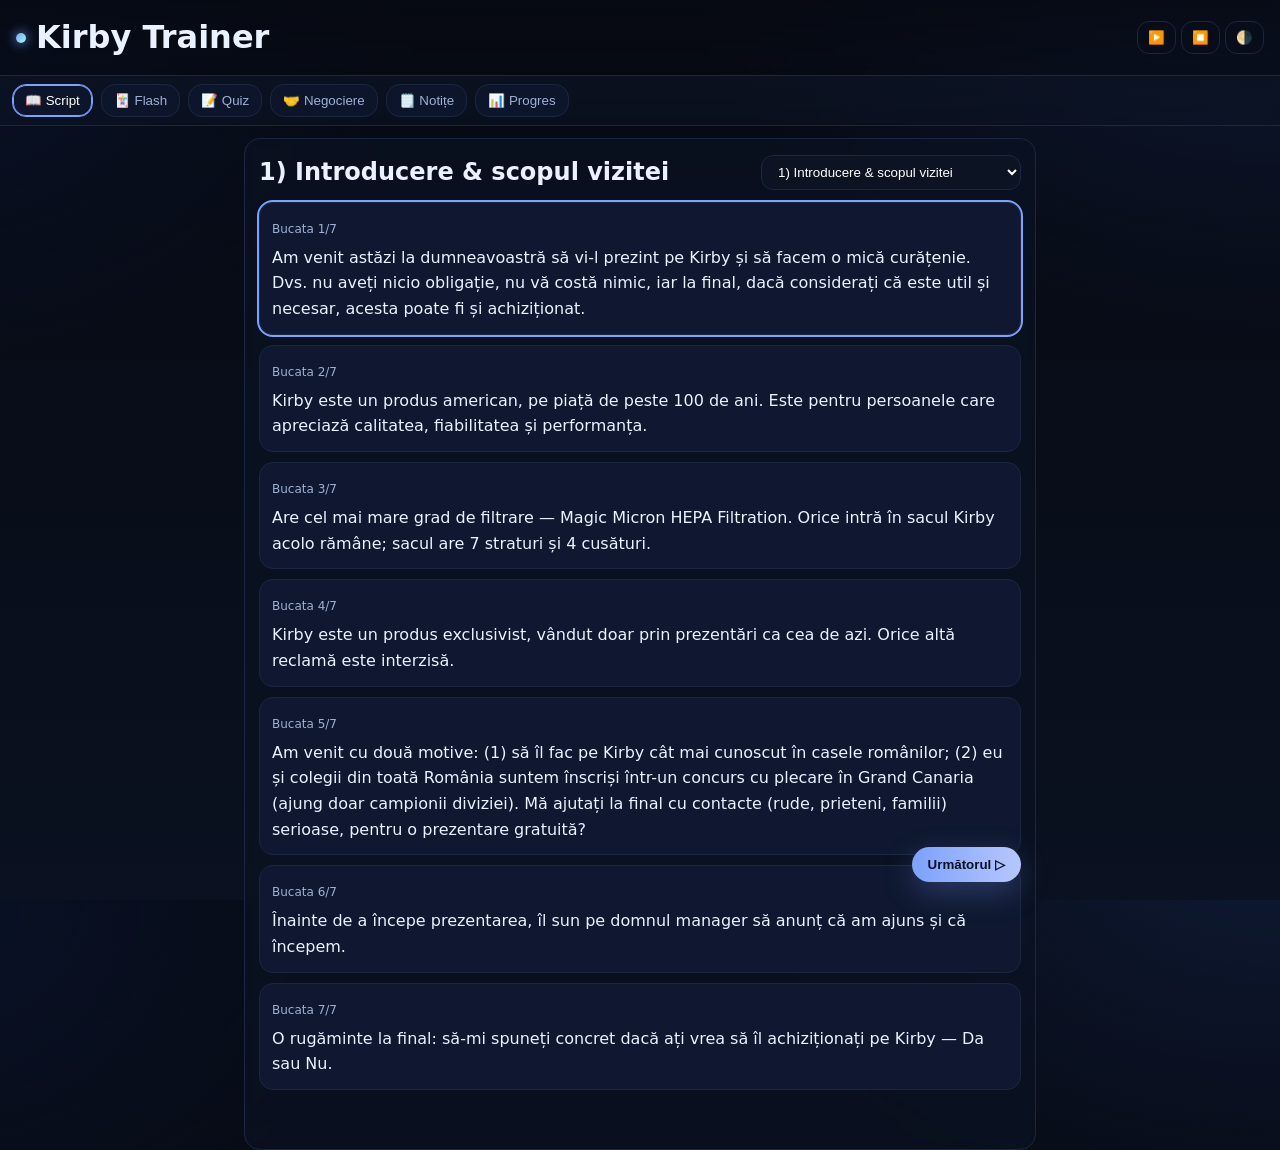
==== mediuinvatare/index.html @ 06f507af "kirby" ====
<!DOCTYPE html>
<html lang="ro">
<head>
  <meta charset="utf-8" />
  <meta name="viewport" content="width=device-width, initial-scale=1, viewport-fit=cover" />
  <title>Kirby Trainer — Premium</title>
  <link rel="stylesheet" href="style.css" />
</head>
<body class="dark">
<header class="top">
  <div class="brand">
    <div class="dot"></div>
    <h1>Kirby Trainer</h1>
  </div>
  <div class="actions">
    <button id="ttsBtn" aria-label="Citește cu voce">▶️</button>
    <button id="stopTTSBtn" aria-label="Stop voce">⏹️</button>
    <button id="themeBtn" aria-label="Schimbă tema">🌗</button>
  </div>
</header>

<nav class="tabs sticky">
  <button class="tab active" data-tab="study">📖 Script</button>
  <button class="tab" data-tab="flash">🃏 Flash</button>
  <button class="tab" data-tab="quiz">📝 Quiz</button>
  <button class="tab" data-tab="neg">🤝 Negociere</button>
  <button class="tab" data-tab="notes">🗒️ Notițe</button>
  <button class="tab" data-tab="stats">📊 Progres</button>
</nav>

<main>
  <!-- STUDY -->
  <section id="tab-study" class="panel shown">
    <div class="section-head">
      <h2 id="moduleTitle">Script complet</h2>
      <div class="select-wrap">
        <select id="moduleSelect" aria-label="Alege etapa"></select>
      </div>
    </div>
    <div id="reader" class="reader"></div>
    <div class="floating-cta">
      <button id="nextChunk" class="pill">Următorul ▷</button>
    </div>
  </section>

  <!-- FLASH -->
  <section id="tab-flash" class="panel">
    <div class="section-head">
      <h2>Flashcards</h2>
      <div class="row">
        <select id="deckFilter"></select>
        <button id="shuffleBtn" class="ghost">🔀</button>
        <button id="editBtn" class="ghost">✏️</button>
      </div>
    </div>
    <div class="flash">
      <div id="flashCard" class="card">
        <div id="flashFront" class="front"></div>
        <div id="flashBack" class="back hide"></div>
      </div>
      <div class="row center">
        <button id="showBtn" class="primary">Arată răspuns</button>
        <button id="againBtn" class="ghost">Din nou</button>
        <button id="goodBtn" class="ghost">Știut</button>
      </div>
      <p id="flashInfo" class="muted center"></p>
    </div>
  </section>

  <!-- QUIZ -->
  <section id="tab-quiz" class="panel">
    <div class="section-head">
      <h2>Quiz</h2>
      <div class="row">
        <label class="inline">Întrebări:
          <input id="quizCount" type="number" min="4" max="40" value="12" inputmode="numeric">
        </label>
        <select id="quizFilter"></select>
        <button id="startQuizBtn" class="primary">Start</button>
      </div>
    </div>
    <div id="quizArea"></div>
  </section>

  <!-- NEGOTIATION -->
  <section id="tab-neg" class="panel">
    <div class="section-head">
      <h2>Negociere & Obiecții</h2>
      <div class="row">
        <select id="negFilter"></select>
        <button id="newScenario" class="primary">Scenariu nou</button>
      </div>
    </div>
    <div id="negArea" class="neg"></div>
  </section>

  <!-- NOTES -->
  <section id="tab-notes" class="panel">
    <h2>Notițe</h2>
    <textarea id="notesBox" placeholder="Idei, hook-uri, formulări personale…"></textarea>
    <div class="right">
      <button id="saveNotesBtn" class="primary">Salvează</button>
    </div>
  </section>

  <!-- STATS -->
  <section id="tab-stats" class="panel">
    <h2>Progres</h2>
    <div class="stats">
      <div class="stat"><div class="lbl">Carduri totale</div><div id="statTotal" class="val">0</div></div>
      <div class="stat"><div class="lbl">Stăpânite</div><div id="statMastered" class="val">0</div></div>
      <div class="progress"><div id="progressBar"></div></div>
      <div class="legend">
        <span class="dot d0"></span> Nou
        <span class="dot d1"></span> 1h
        <span class="dot d2"></span> 1d
        <span class="dot d3"></span> 3d+
      </div>
    </div>
  </section>
</main>

<!-- Editor modal -->
<div id="modal" class="modal hide">
  <div class="box">
    <header><h3>Editează set</h3><button id="closeModal">✖</button></header>
    <textarea id="editor" spellcheck="false"></textarea>
    <footer><button id="saveSetBtn" class="primary">Salvează</button></footer>
  </div>
</div>

<script src="data.js"></script>
<script src="app.js"></script>
</body>
</html>
---- mediuinvatare/style.css ----
/* Premium Dark – mobile first (iPhone 14 Pro Max friendly) */
:root{
  --bg:#070a12; --panel:#0c1322; --card:#0f1830; --line:#1b2742;
  --fg:#eaf1ff; --muted:#9fb0d4; --accent:#7aa2ff; --accent2:#9bffe8; --good:#2f8f3a; --bad:#d85b5b;
}
*{box-sizing:border-box;-webkit-tap-highlight-color:transparent}
html,body{height:100%}
body{margin:0;background:
 radial-gradient(1000px 700px at 100% -10%, #0f1b36 0%, transparent 60%),
 radial-gradient(900px 600px at -10% 0, #09132a 0%, transparent 60%),
 linear-gradient(180deg,#060912,#0a1120);
 color:var(--fg); font:16px/1.6 ui-sans-serif,system-ui,Segoe UI,Roboto,Arial; padding-bottom:64px}
.dark .top,.dark .tabs,.panel{backdrop-filter:saturate(120%) blur(4px)}
h1,h2,h3{margin:0}

.top{position:sticky;top:0;z-index:10;display:flex;align-items:center;justify-content:space-between;padding:12px 16px;border-bottom:1px solid var(--line);background:linear-gradient(180deg,rgba(7,10,18,.85),rgba(7,10,18,.6))}
.brand{display:flex;align-items:center;gap:10px}
.brand .dot{width:10px;height:10px;border-radius:50%;background:linear-gradient(135deg,var(--accent),var(--accent2));box-shadow:0 0 12px var(--accent)}
.actions button{border:1px solid var(--line);background:transparent;color:var(--fg);padding:8px 10px;border-radius:12px}

.tabs{position:sticky;top:52px;z-index:9;display:flex;overflow:auto;gap:8px;padding:8px 12px;border-bottom:1px solid var(--line);background:linear-gradient(180deg,rgba(12,19,34,.85),rgba(12,19,34,.6));scrollbar-width:none}
.tabs::-webkit-scrollbar{display:none}
.tab{flex:0 0 auto;border:1px solid var(--line);background:#0d152a;color:var(--muted);padding:8px 12px;border-radius:14px}
.tab.active{color:#fff;border-color:var(--accent);box-shadow:inset 0 0 0 1px var(--accent)}

main{max-width:820px;margin:10px auto;padding:0 14px}
.panel{display:none;background:rgba(12,19,34,.65);border:1px solid var(--line);border-radius:16px;padding:14px;margin:12px 0}
.panel.shown{display:block}

.section-head{display:flex;gap:10px;align-items:center;justify-content:space-between;margin-bottom:8px}
.select-wrap select{border:1px solid var(--line);background:#0c1322;color:#fff;padding:8px 12px;border-radius:12px}

.reader .chunk{background:var(--card);border:1px solid var(--line);border-radius:14px;padding:12px;margin:10px 0}
.reader .tag{display:inline-block;font-size:12px;color:var(--muted);margin-bottom:6px}
.floating-cta{position:sticky;bottom:18px;display:flex;justify-content:flex-end}
.pill{background:linear-gradient(90deg,var(--accent),#b8c6ff);color:#0b1220;border:none;border-radius:999px;padding:10px 16px;font-weight:700;box-shadow:0 10px 30px rgba(122,162,255,.25)}

.card{border:1px solid var(--line);background:var(--card);border-radius:16px;padding:16px}
.front{font-weight:700;font-size:18px}
.back{margin-top:10px;color:var(--accent2);font-size:17px}
.hide{display:none}
.row{display:flex;gap:10px;align-items:center}
.center{text-align:center}
.ghost{background:#0b142b;border:1px solid var(--line);color:#fff;border-radius:12px;padding:8px 12px}
.primary{background:var(--accent);border:1px solid var(--accent);color:#0b1220;border-radius:12px;padding:10px 14px;font-weight:700}
.muted{color:var(--muted)}
.inline{display:flex;gap:6px;align-items:center}
input[type=number]{width:76px;border:1px solid var(--line);background:#0c1322;color:#fff;border-radius:10px;padding:6px 8px}

.quiz .q{background:var(--card);border:1px solid var(--line);border-radius:14px;padding:14px;margin:10px 0}
.quiz .opt{display:block;width:100%;text-align:left;margin:8px 0;padding:10px 12px;border-radius:12px;border:1px solid var(--line);background:#0b142b}
.quiz .opt.correct{background:#10361c;border-color:var(--good)}
.quiz .opt.wrong{background:#361616;border-color:var(--bad)}

.neg .bubble{background:var(--card);border:1px solid var(--line);border-radius:14px;padding:14px;margin:10px 0}
.neg .reply{display:block;width:100%;text-align:left;margin:8px 0;padding:10px 12px;border-radius:12px;border:1px solid var(--line);background:#0b142b}
.neg .reply.ok{background:#10361c;border-color:var(--good)}
.neg .reply.no{background:#361616;border-color:var(--bad)}

#notesBox{width:100%;min-height:320px;border:1px solid var(--line);background:#0c1322;color:#fff;border-radius:14px;padding:12px}
.right{text-align:right}

.stats{display:grid;grid-template-columns:repeat(2,1fr);gap:12px}
.stat{background:var(--card);border:1px solid var(--line);border-radius:14px;padding:12px}
.lbl{color:var(--muted)}
.val{font-size:28px;font-weight:800}
.progress{grid-column:1/-1;height:10px;background:#0b142b;border:1px solid var(--line);border-radius:999px;overflow:hidden}
#progressBar{height:100%;width:0%;background:linear-gradient(90deg,var(--accent),#6ee7ff)}
.legend{grid-column:1/-1;color:var(--muted)}

.modal{position:fixed;inset:0;background:rgba(0,0,0,.5);display:grid;place-items:center}
.modal.hide{display:none}
.modal .box{width:min(800px,94vw);background:var(--panel);border:1px solid var(--line);border-radius:16px;overflow:hidden}
.modal header, .modal footer{padding:10px 12px;border-bottom:1px solid var(--line)}
.modal footer{border:none;border-top:1px solid var(--line);text-align:right}
.modal textarea{width:100%;height:320px;background:#0c1322;color:#fff;border:none;padding:12px;resize:vertical}

/* light theme */
body:not(.dark){
  --bg:#f7f9ff; --panel:#ffffffd9; --card:#fff; --line:#d8e5ff;
  --fg:#0b1220; --muted:#4d5f83; --accent:#335cff; --accent2:#00c6a7;
  background:#eef3ff;
}
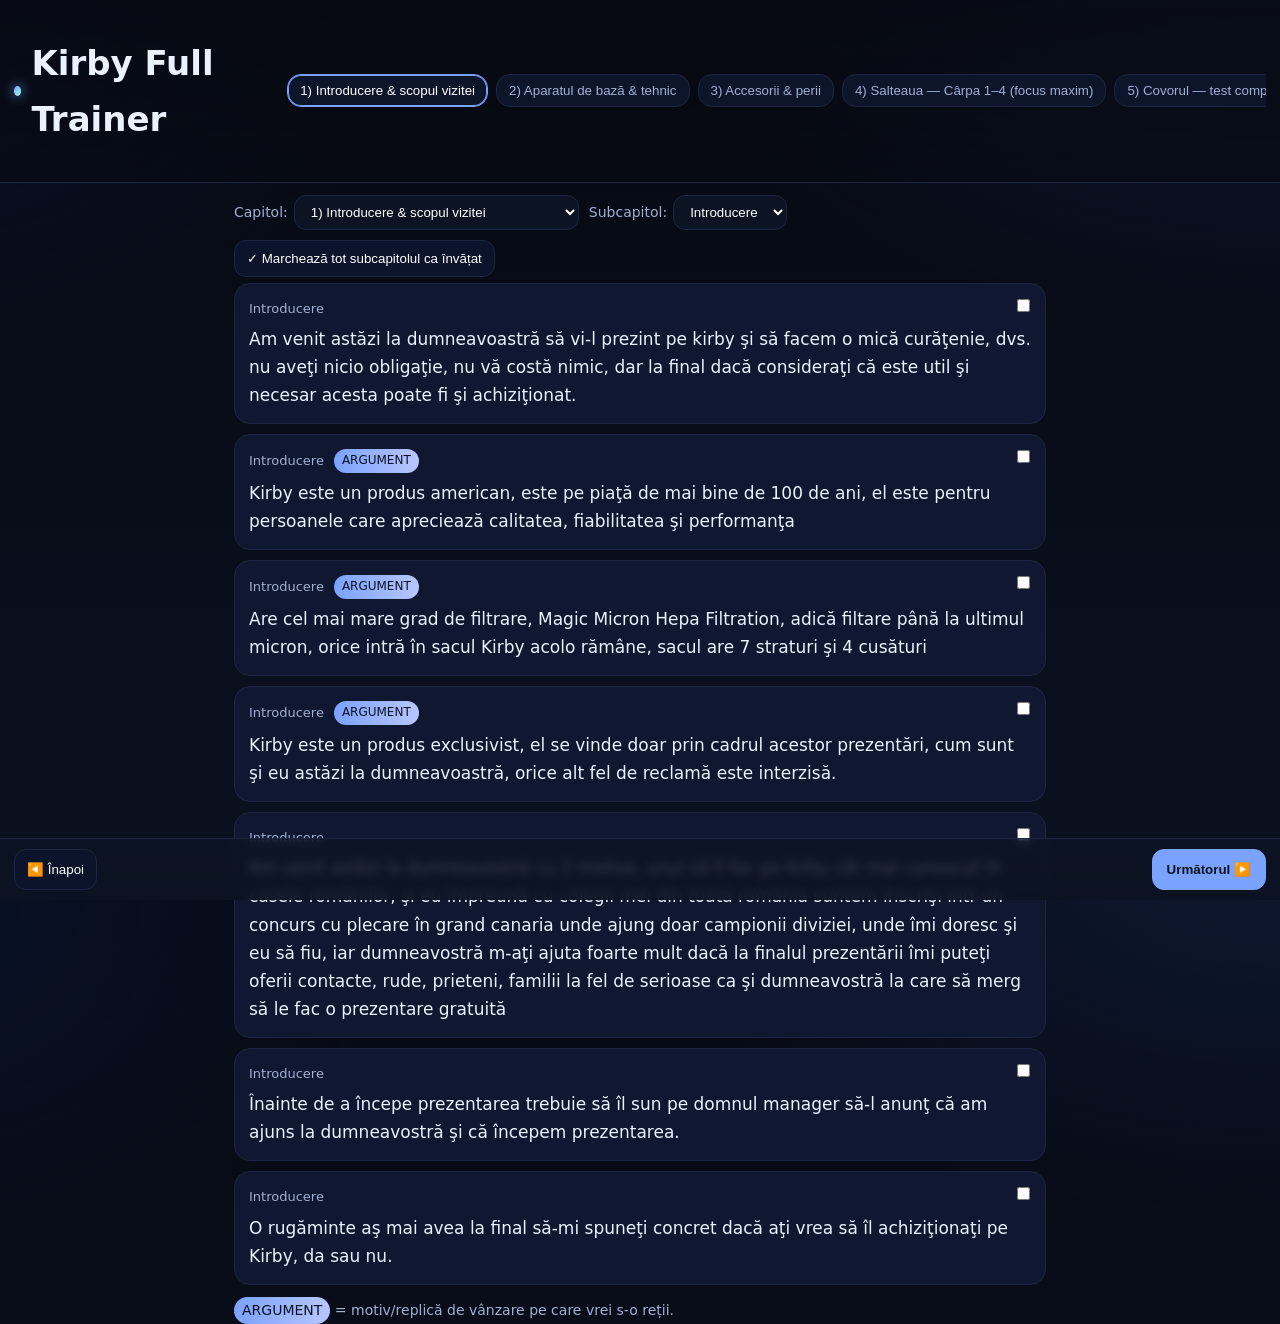
==== commit 50a7b107: "update" ====
--- a/mediuinvatare/index.html
+++ b/mediuinvatare/index.html
@@ -2,134 +2,48 @@
 <html lang="ro">
 <head>
   <meta charset="utf-8" />
-  <meta name="viewport" content="width=device-width, initial-scale=1, viewport-fit=cover" />
-  <title>Kirby Trainer — Premium</title>
+  <meta name="viewport" content="width=device-width,initial-scale=1,viewport-fit=cover" />
+  <title>Kirby Full Trainer — Dark Premium</title>
   <link rel="stylesheet" href="style.css" />
 </head>
 <body class="dark">
-<header class="top">
-  <div class="brand">
-    <div class="dot"></div>
-    <h1>Kirby Trainer</h1>
-  </div>
-  <div class="actions">
-    <button id="ttsBtn" aria-label="Citește cu voce">▶️</button>
-    <button id="stopTTSBtn" aria-label="Stop voce">⏹️</button>
-    <button id="themeBtn" aria-label="Schimbă tema">🌗</button>
-  </div>
-</header>
+  <header class="top">
+    <div class="brand">
+      <div class="dot"></div>
+      <h1>Kirby Full Trainer</h1>
+    </div>
+    <nav class="tabs" role="tablist" aria-label="Secțiuni">
+      <!-- tabs generate din JS -->
+    </nav>
+  </header>
 
-<nav class="tabs sticky">
-  <button class="tab active" data-tab="study">📖 Script</button>
-  <button class="tab" data-tab="flash">🃏 Flash</button>
-  <button class="tab" data-tab="quiz">📝 Quiz</button>
-  <button class="tab" data-tab="neg">🤝 Negociere</button>
-  <button class="tab" data-tab="notes">🗒️ Notițe</button>
-  <button class="tab" data-tab="stats">📊 Progres</button>
-</nav>
+  <main>
+    <section class="toolbar">
+      <div class="select-wrap">
+        <label class="lbl">Capitol:</label>
+        <select id="chapterSelect" aria-label="Alege capitol"></select>
+      </div>
+      <div class="select-wrap">
+        <label class="lbl">Subcapitol:</label>
+        <select id="groupSelect" aria-label="Alege subcapitol"></select>
+      </div>
+      <button id="markAll" class="ghost">✓ Marchează tot subcapitolul ca învățat</button>
+    </section>
 
-<main>
-  <!-- STUDY -->
-  <section id="tab-study" class="panel shown">
-    <div class="section-head">
-      <h2 id="moduleTitle">Script complet</h2>
-      <div class="select-wrap">
-        <select id="moduleSelect" aria-label="Alege etapa"></select>
-      </div>
-    </div>
-    <div id="reader" class="reader"></div>
-    <div class="floating-cta">
-      <button id="nextChunk" class="pill">Următorul ▷</button>
-    </div>
-  </section>
+    <section id="content" class="content">
+      <!-- conținut randat din JS -->
+    </section>
 
-  <!-- FLASH -->
-  <section id="tab-flash" class="panel">
-    <div class="section-head">
-      <h2>Flashcards</h2>
-      <div class="row">
-        <select id="deckFilter"></select>
-        <button id="shuffleBtn" class="ghost">🔀</button>
-        <button id="editBtn" class="ghost">✏️</button>
-      </div>
-    </div>
-    <div class="flash">
-      <div id="flashCard" class="card">
-        <div id="flashFront" class="front"></div>
-        <div id="flashBack" class="back hide"></div>
-      </div>
-      <div class="row center">
-        <button id="showBtn" class="primary">Arată răspuns</button>
-        <button id="againBtn" class="ghost">Din nou</button>
-        <button id="goodBtn" class="ghost">Știut</button>
-      </div>
-      <p id="flashInfo" class="muted center"></p>
-    </div>
-  </section>
+    <section class="legend">
+      <span class="pill arg">ARGUMENT</span> = motiv/replică de vânzare pe care vrei s-o reții.
+    </section>
+  </main>
 
-  <!-- QUIZ -->
-  <section id="tab-quiz" class="panel">
-    <div class="section-head">
-      <h2>Quiz</h2>
-      <div class="row">
-        <label class="inline">Întrebări:
-          <input id="quizCount" type="number" min="4" max="40" value="12" inputmode="numeric">
-        </label>
-        <select id="quizFilter"></select>
-        <button id="startQuizBtn" class="primary">Start</button>
-      </div>
-    </div>
-    <div id="quizArea"></div>
-  </section>
+  <footer class="foot">
+    <button id="prevBtn" class="ghost">◀️ Înapoi</button>
+    <button id="nextBtn" class="primary">Următorul ▶️</button>
+  </footer>
 
-  <!-- NEGOTIATION -->
-  <section id="tab-neg" class="panel">
-    <div class="section-head">
-      <h2>Negociere & Obiecții</h2>
-      <div class="row">
-        <select id="negFilter"></select>
-        <button id="newScenario" class="primary">Scenariu nou</button>
-      </div>
-    </div>
-    <div id="negArea" class="neg"></div>
-  </section>
-
-  <!-- NOTES -->
-  <section id="tab-notes" class="panel">
-    <h2>Notițe</h2>
-    <textarea id="notesBox" placeholder="Idei, hook-uri, formulări personale…"></textarea>
-    <div class="right">
-      <button id="saveNotesBtn" class="primary">Salvează</button>
-    </div>
-  </section>
-
-  <!-- STATS -->
-  <section id="tab-stats" class="panel">
-    <h2>Progres</h2>
-    <div class="stats">
-      <div class="stat"><div class="lbl">Carduri totale</div><div id="statTotal" class="val">0</div></div>
-      <div class="stat"><div class="lbl">Stăpânite</div><div id="statMastered" class="val">0</div></div>
-      <div class="progress"><div id="progressBar"></div></div>
-      <div class="legend">
-        <span class="dot d0"></span> Nou
-        <span class="dot d1"></span> 1h
-        <span class="dot d2"></span> 1d
-        <span class="dot d3"></span> 3d+
-      </div>
-    </div>
-  </section>
-</main>
-
-<!-- Editor modal -->
-<div id="modal" class="modal hide">
-  <div class="box">
-    <header><h3>Editează set</h3><button id="closeModal">✖</button></header>
-    <textarea id="editor" spellcheck="false"></textarea>
-    <footer><button id="saveSetBtn" class="primary">Salvează</button></footer>
-  </div>
-</div>
-
-<script src="data.js"></script>
-<script src="app.js"></script>
+  <script src="app.js"></script>
 </body>
 </html>
--- a/mediuinvatare/style.css
+++ b/mediuinvatare/style.css
@@ -1,83 +1,56 @@
-/* Premium Dark – mobile first (iPhone 14 Pro Max friendly) */
+/* Premium Dark – mobile-first (iPhone 14 Pro Max) */
 :root{
   --bg:#070a12; --panel:#0c1322; --card:#0f1830; --line:#1b2742;
-  --fg:#eaf1ff; --muted:#9fb0d4; --accent:#7aa2ff; --accent2:#9bffe8; --good:#2f8f3a; --bad:#d85b5b;
+  --fg:#eaf1ff; --muted:#9fb0d4; --accent:#7aa2ff; --accent2:#9bffe8;
+  --good:#2f8f3a; --focus:#b2c4ff;
 }
 *{box-sizing:border-box;-webkit-tap-highlight-color:transparent}
 html,body{height:100%}
-body{margin:0;background:
- radial-gradient(1000px 700px at 100% -10%, #0f1b36 0%, transparent 60%),
- radial-gradient(900px 600px at -10% 0, #09132a 0%, transparent 60%),
- linear-gradient(180deg,#060912,#0a1120);
- color:var(--fg); font:16px/1.6 ui-sans-serif,system-ui,Segoe UI,Roboto,Arial; padding-bottom:64px}
-.dark .top,.dark .tabs,.panel{backdrop-filter:saturate(120%) blur(4px)}
-h1,h2,h3{margin:0}
+body{
+  margin:0; color:var(--fg);
+  background:
+    radial-gradient(1100px 700px at 100% -10%, #0f1b36 0%, transparent 60%),
+    radial-gradient(900px 600px at -10% 0, #09132a 0%, transparent 60%),
+    linear-gradient(180deg,#060912,#0a1120);
+  font:17px/1.65 ui-sans-serif,system-ui,Segoe UI,Roboto,Arial;
+  padding-bottom:76px;
+}
 
-.top{position:sticky;top:0;z-index:10;display:flex;align-items:center;justify-content:space-between;padding:12px 16px;border-bottom:1px solid var(--line);background:linear-gradient(180deg,rgba(7,10,18,.85),rgba(7,10,18,.6))}
+/* header + tabs */
+.top{position:sticky;top:0;z-index:10;display:flex;align-items:center;gap:12px;
+  justify-content:space-between;padding:12px 14px;border-bottom:1px solid var(--line);
+  background:linear-gradient(180deg,rgba(7,10,18,.85),rgba(7,10,18,.6))}
 .brand{display:flex;align-items:center;gap:10px}
-.brand .dot{width:10px;height:10px;border-radius:50%;background:linear-gradient(135deg,var(--accent),var(--accent2));box-shadow:0 0 12px var(--accent)}
-.actions button{border:1px solid var(--line);background:transparent;color:var(--fg);padding:8px 10px;border-radius:12px}
-
-.tabs{position:sticky;top:52px;z-index:9;display:flex;overflow:auto;gap:8px;padding:8px 12px;border-bottom:1px solid var(--line);background:linear-gradient(180deg,rgba(12,19,34,.85),rgba(12,19,34,.6));scrollbar-width:none}
+.brand .dot{width:10px;height:10px;border-radius:50%;background:linear-gradient(135deg,var(--accent),var(--accent2));
+  box-shadow:0 0 12px var(--accent)}
+.tabs{display:flex;gap:8px;overflow:auto;scrollbar-width:none}
 .tabs::-webkit-scrollbar{display:none}
-.tab{flex:0 0 auto;border:1px solid var(--line);background:#0d152a;color:var(--muted);padding:8px 12px;border-radius:14px}
+.tab{flex:0 0 auto;border:1px solid var(--line);background:#0d152a;color:var(--muted);
+  padding:8px 12px;border-radius:14px}
 .tab.active{color:#fff;border-color:var(--accent);box-shadow:inset 0 0 0 1px var(--accent)}
 
-main{max-width:820px;margin:10px auto;padding:0 14px}
-.panel{display:none;background:rgba(12,19,34,.65);border:1px solid var(--line);border-radius:16px;padding:14px;margin:12px 0}
-.panel.shown{display:block}
+/* layout */
+main{max-width:840px;margin:12px auto;padding:0 14px}
+.toolbar{display:flex;gap:10px;flex-wrap:wrap;align-items:center;margin:10px 0 6px}
+.select-wrap{display:flex;gap:6px;align-items:center}
+.lbl{color:var(--muted);font-size:14px}
+select{border:1px solid var(--line);background:#0c1322;color:#fff;padding:8px 12px;border-radius:12px}
+.ghost{background:#0b142b;border:1px solid var(--line);color:#fff;border-radius:12px;padding:10px 12px}
+.primary{background:var(--accent);border:1px solid var(--accent);color:#0b1220;border-radius:12px;padding:12px 14px;font-weight:700}
 
-.section-head{display:flex;gap:10px;align-items:center;justify-content:space-between;margin-bottom:8px}
-.select-wrap select{border:1px solid var(--line);background:#0c1322;color:#fff;padding:8px 12px;border-radius:12px}
+/* content */
+.content{display:grid;gap:10px}
+.block{background:var(--card);border:1px solid var(--line);border-radius:16px;padding:14px;position:relative}
+.block .meta{display:flex;gap:10px;align-items:center;margin-bottom:6px;color:var(--muted);font-size:13px}
+.block .arg-badge{display:inline-block;font-size:12px;color:#0b1220;background:linear-gradient(90deg,var(--accent),#b8c6ff);
+  padding:2px 8px;border-radius:999px}
+.block .text{white-space:pre-wrap}
+.block.learned{outline:2px solid var(--good);box-shadow:0 0 0 2px rgba(47,143,58,.2) inset}
+.block .check{position:absolute;right:12px;top:12px}
+.legend{margin:12px 0;color:var(--muted);font-size:14px}
+.pill{display:inline-block;padding:2px 8px;border-radius:999px;border:1px solid var(--line)}
+.pill.arg{background:linear-gradient(90deg,var(--accent),#b8c6ff);color:#0b1220;border:none}
 
-.reader .chunk{background:var(--card);border:1px solid var(--line);border-radius:14px;padding:12px;margin:10px 0}
-.reader .tag{display:inline-block;font-size:12px;color:var(--muted);margin-bottom:6px}
-.floating-cta{position:sticky;bottom:18px;display:flex;justify-content:flex-end}
-.pill{background:linear-gradient(90deg,var(--accent),#b8c6ff);color:#0b1220;border:none;border-radius:999px;padding:10px 16px;font-weight:700;box-shadow:0 10px 30px rgba(122,162,255,.25)}
-
-.card{border:1px solid var(--line);background:var(--card);border-radius:16px;padding:16px}
-.front{font-weight:700;font-size:18px}
-.back{margin-top:10px;color:var(--accent2);font-size:17px}
-.hide{display:none}
-.row{display:flex;gap:10px;align-items:center}
-.center{text-align:center}
-.ghost{background:#0b142b;border:1px solid var(--line);color:#fff;border-radius:12px;padding:8px 12px}
-.primary{background:var(--accent);border:1px solid var(--accent);color:#0b1220;border-radius:12px;padding:10px 14px;font-weight:700}
-.muted{color:var(--muted)}
-.inline{display:flex;gap:6px;align-items:center}
-input[type=number]{width:76px;border:1px solid var(--line);background:#0c1322;color:#fff;border-radius:10px;padding:6px 8px}
-
-.quiz .q{background:var(--card);border:1px solid var(--line);border-radius:14px;padding:14px;margin:10px 0}
-.quiz .opt{display:block;width:100%;text-align:left;margin:8px 0;padding:10px 12px;border-radius:12px;border:1px solid var(--line);background:#0b142b}
-.quiz .opt.correct{background:#10361c;border-color:var(--good)}
-.quiz .opt.wrong{background:#361616;border-color:var(--bad)}
-
-.neg .bubble{background:var(--card);border:1px solid var(--line);border-radius:14px;padding:14px;margin:10px 0}
-.neg .reply{display:block;width:100%;text-align:left;margin:8px 0;padding:10px 12px;border-radius:12px;border:1px solid var(--line);background:#0b142b}
-.neg .reply.ok{background:#10361c;border-color:var(--good)}
-.neg .reply.no{background:#361616;border-color:var(--bad)}
-
-#notesBox{width:100%;min-height:320px;border:1px solid var(--line);background:#0c1322;color:#fff;border-radius:14px;padding:12px}
-.right{text-align:right}
-
-.stats{display:grid;grid-template-columns:repeat(2,1fr);gap:12px}
-.stat{background:var(--card);border:1px solid var(--line);border-radius:14px;padding:12px}
-.lbl{color:var(--muted)}
-.val{font-size:28px;font-weight:800}
-.progress{grid-column:1/-1;height:10px;background:#0b142b;border:1px solid var(--line);border-radius:999px;overflow:hidden}
-#progressBar{height:100%;width:0%;background:linear-gradient(90deg,var(--accent),#6ee7ff)}
-.legend{grid-column:1/-1;color:var(--muted)}
-
-.modal{position:fixed;inset:0;background:rgba(0,0,0,.5);display:grid;place-items:center}
-.modal.hide{display:none}
-.modal .box{width:min(800px,94vw);background:var(--panel);border:1px solid var(--line);border-radius:16px;overflow:hidden}
-.modal header, .modal footer{padding:10px 12px;border-bottom:1px solid var(--line)}
-.modal footer{border:none;border-top:1px solid var(--line);text-align:right}
-.modal textarea{width:100%;height:320px;background:#0c1322;color:#fff;border:none;padding:12px;resize:vertical}
-
-/* light theme */
-body:not(.dark){
-  --bg:#f7f9ff; --panel:#ffffffd9; --card:#fff; --line:#d8e5ff;
-  --fg:#0b1220; --muted:#4d5f83; --accent:#335cff; --accent2:#00c6a7;
-  background:#eef3ff;
-}
+/* footer */
+.foot{position:fixed;inset:auto 0 0 0;background:linear-gradient(180deg,rgba(12,19,34,.7),rgba(12,19,34,.9));
+  border-top:1px solid var(--line);display:flex;gap:10px;justify-content:space-between;padding:10px 14px;backdrop-filter:blur(4px)}
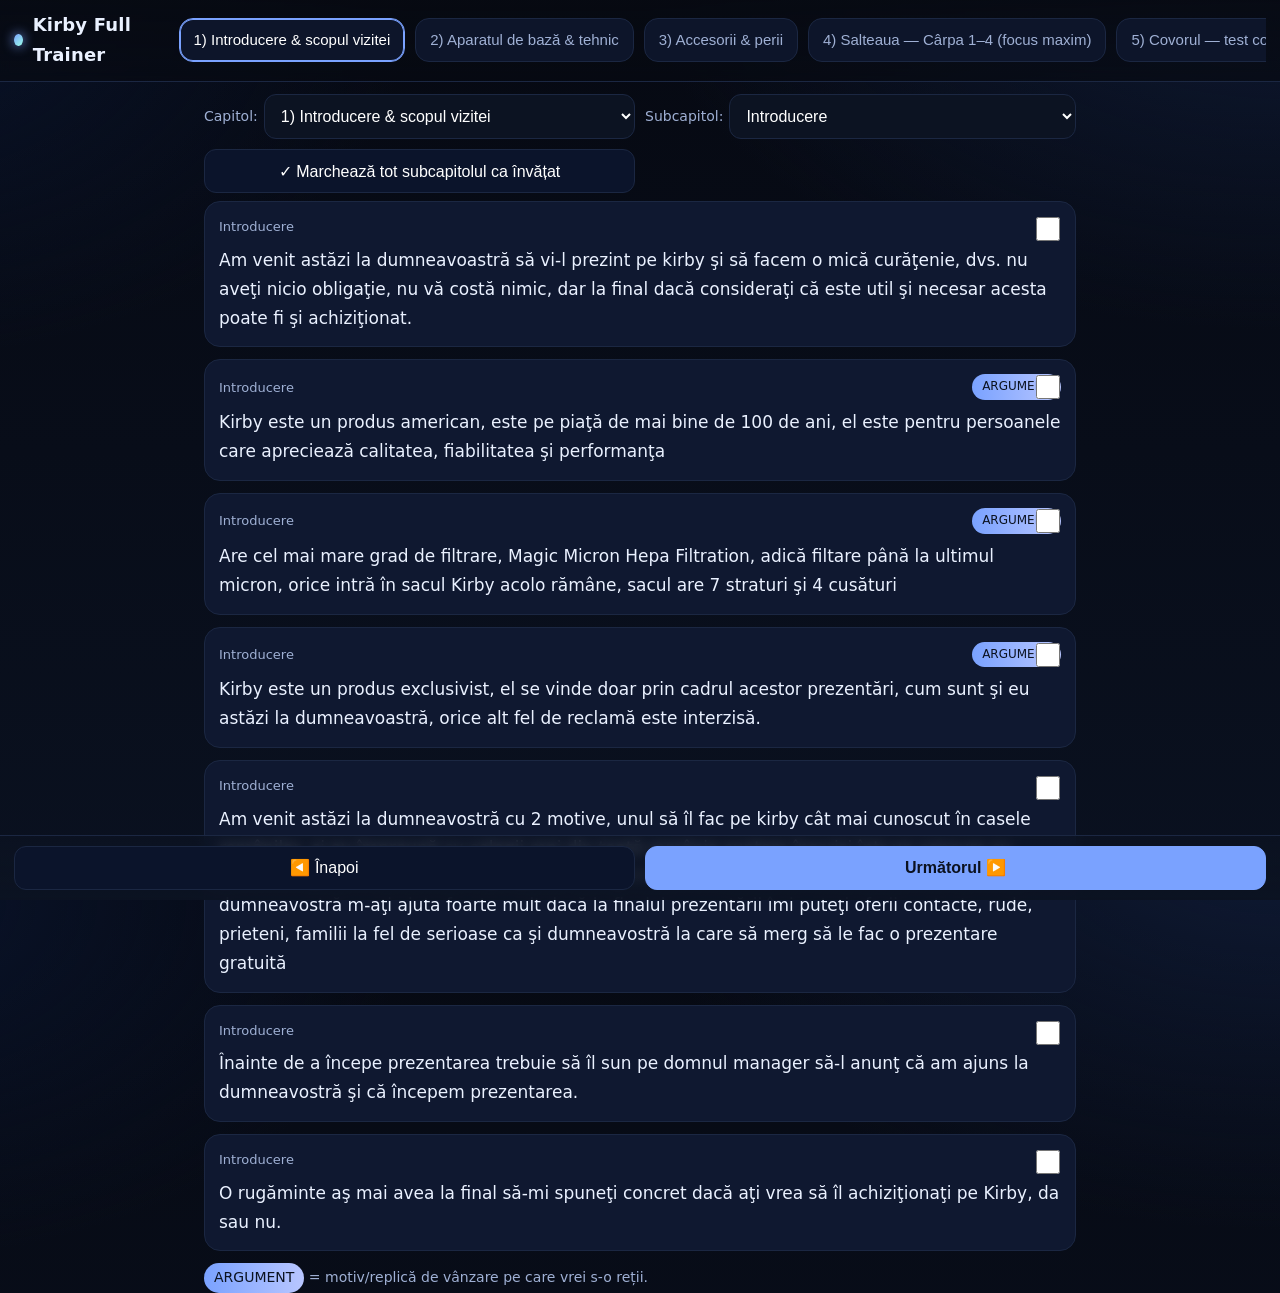
==== commit bca94f85: "pt telefon" ====
--- a/mediuinvatare/index.html
+++ b/mediuinvatare/index.html
@@ -2,11 +2,15 @@
 <html lang="ro">
 <head>
   <meta charset="utf-8" />
-  <meta name="viewport" content="width=device-width,initial-scale=1,viewport-fit=cover" />
+  <!-- IMPORTANT pentru iPhone 14 Pro Max + safe areas -->
+  <meta name="viewport" content="width=device-width, initial-scale=1, viewport-fit=cover, maximum-scale=1" />
+  <meta name="theme-color" content="#070a12" />
+  <meta name="apple-mobile-web-app-capable" content="yes" />
+  <meta name="apple-mobile-web-app-status-bar-style" content="black-translucent" />
   <title>Kirby Full Trainer — Dark Premium</title>
   <link rel="stylesheet" href="style.css" />
 </head>
-<body class="dark">
+<body class="dark touch">
   <header class="top">
     <div class="brand">
       <div class="dot"></div>
@@ -27,7 +31,7 @@
         <label class="lbl">Subcapitol:</label>
         <select id="groupSelect" aria-label="Alege subcapitol"></select>
       </div>
-      <button id="markAll" class="ghost">✓ Marchează tot subcapitolul ca învățat</button>
+      <button id="markAll" class="ghost wide">✓ Marchează tot subcapitolul ca învățat</button>
     </section>
 
     <section id="content" class="content">
@@ -40,8 +44,8 @@
   </main>
 
   <footer class="foot">
-    <button id="prevBtn" class="ghost">◀️ Înapoi</button>
-    <button id="nextBtn" class="primary">Următorul ▶️</button>
+    <button id="prevBtn" class="ghost wide">◀️ Înapoi</button>
+    <button id="nextBtn" class="primary wide">Următorul ▶️</button>
   </footer>
 
   <script src="app.js"></script>
--- a/mediuinvatare/style.css
+++ b/mediuinvatare/style.css
@@ -4,8 +4,11 @@
   --fg:#eaf1ff; --muted:#9fb0d4; --accent:#7aa2ff; --accent2:#9bffe8;
   --good:#2f8f3a; --focus:#b2c4ff;
 }
+
+/* anti-zoom iOS pe inputs (>=16px), smooth scroll, inertia */
 *{box-sizing:border-box;-webkit-tap-highlight-color:transparent}
 html,body{height:100%}
+html{scroll-behavior:smooth}
 body{
   margin:0; color:var(--fg);
   background:
@@ -13,44 +16,125 @@
     radial-gradient(900px 600px at -10% 0, #09132a 0%, transparent 60%),
     linear-gradient(180deg,#060912,#0a1120);
   font:17px/1.65 ui-sans-serif,system-ui,Segoe UI,Roboto,Arial;
-  padding-bottom:76px;
+  /* spațiu pentru footer + safe area iOS */
+  padding-bottom: calc(84px + env(safe-area-inset-bottom, 0px));
+}
+.touch{ -webkit-overflow-scrolling: touch; }
+
+.top{
+  position:sticky; top:0; z-index:10;
+  display:flex; align-items:center; gap:12px; justify-content:space-between;
+  padding: max(10px, env(safe-area-inset-top, 10px)) 14px 12px 14px;
+  border-bottom:1px solid var(--line);
+  background:linear-gradient(180deg,rgba(7,10,18,.92),rgba(7,10,18,.7));
+  backdrop-filter: blur(6px);
+}
+.brand{display:flex;align-items:center;gap:10px}
+.brand .dot{
+  width:12px;height:12px;border-radius:50%;
+  background:linear-gradient(135deg,var(--accent),var(--accent2));
+  box-shadow:0 0 12px var(--accent)
+}
+.brand h1{margin:0;font-size:18px;letter-spacing:.2px}
+
+/* Tabs: scroll orizontal cu snap, hit target mare */
+.tabs{
+  display:flex; gap:10px; overflow-x:auto; scrollbar-width:none; margin-left:auto;
+  -webkit-overflow-scrolling: touch; scroll-snap-type:x proximity;
+  padding:6px 0 6px 6px;
+}
+.tabs::-webkit-scrollbar{display:none}
+.tab{
+  flex:0 0 auto; scroll-snap-align:center;
+  border:1px solid var(--line); background:#0d152a; color:var(--muted);
+  padding:10px 14px; border-radius:14px; font-size:15px; line-height:1;
+  min-height:44px; display:flex; align-items:center;
+}
+.tab.active{
+  color:#fff; border-color:var(--accent); box-shadow:inset 0 0 0 1px var(--accent)
 }
 
-/* header + tabs */
-.top{position:sticky;top:0;z-index:10;display:flex;align-items:center;gap:12px;
-  justify-content:space-between;padding:12px 14px;border-bottom:1px solid var(--line);
-  background:linear-gradient(180deg,rgba(7,10,18,.85),rgba(7,10,18,.6))}
-.brand{display:flex;align-items:center;gap:10px}
-.brand .dot{width:10px;height:10px;border-radius:50%;background:linear-gradient(135deg,var(--accent),var(--accent2));
-  box-shadow:0 0 12px var(--accent)}
-.tabs{display:flex;gap:8px;overflow:auto;scrollbar-width:none}
-.tabs::-webkit-scrollbar{display:none}
-.tab{flex:0 0 auto;border:1px solid var(--line);background:#0d152a;color:var(--muted);
-  padding:8px 12px;border-radius:14px}
-.tab.active{color:#fff;border-color:var(--accent);box-shadow:inset 0 0 0 1px var(--accent)}
-
-/* layout */
-main{max-width:840px;margin:12px auto;padding:0 14px}
-.toolbar{display:flex;gap:10px;flex-wrap:wrap;align-items:center;margin:10px 0 6px}
+/* layout principal */
+main{max-width:900px;margin:10px auto;padding:0 14px}
+.toolbar{
+  display:grid; grid-template-columns:1fr 1fr; gap:10px; align-items:center;
+  margin:12px 0 8px;
+}
 .select-wrap{display:flex;gap:6px;align-items:center}
 .lbl{color:var(--muted);font-size:14px}
-select{border:1px solid var(--line);background:#0c1322;color:#fff;padding:8px 12px;border-radius:12px}
-.ghost{background:#0b142b;border:1px solid var(--line);color:#fff;border-radius:12px;padding:10px 12px}
-.primary{background:var(--accent);border:1px solid var(--accent);color:#0b1220;border-radius:12px;padding:12px 14px;font-weight:700}
+select{
+  border:1px solid var(--line); background:#0c1322; color:#fff;
+  padding:12px 12px; border-radius:12px; font-size:16px; /* anti-zoom */
+  width:100%; min-height:44px;
+}
+.ghost, .primary{
+  border-radius:12px; padding:12px 14px; min-height:44px;
+  font-size:16px; line-height:1.1;
+}
+.ghost{background:#0b142b;border:1px solid var(--line);color:#fff}
+.primary{background:var(--accent);border:1px solid var(--accent);color:#0b1220;font-weight:700}
+.wide{width:100%}
 
 /* content */
-.content{display:grid;gap:10px}
-.block{background:var(--card);border:1px solid var(--line);border-radius:16px;padding:14px;position:relative}
-.block .meta{display:flex;gap:10px;align-items:center;margin-bottom:6px;color:var(--muted);font-size:13px}
-.block .arg-badge{display:inline-block;font-size:12px;color:#0b1220;background:linear-gradient(90deg,var(--accent),#b8c6ff);
-  padding:2px 8px;border-radius:999px}
-.block .text{white-space:pre-wrap}
-.block.learned{outline:2px solid var(--good);box-shadow:0 0 0 2px rgba(47,143,58,.2) inset}
-.block .check{position:absolute;right:12px;top:12px}
+.content{display:grid;gap:12px}
+.block{
+  background:var(--card); border:1px solid var(--line); border-radius:16px; padding:14px;
+  position:relative;
+}
+.block .meta{
+  display:flex; gap:10px; align-items:center; justify-content:space-between;
+  margin-bottom:8px; color:var(--muted); font-size:13px;
+}
+.meta-left{display:flex;gap:10px;align-items:center}
+.block .arg-badge{
+  display:inline-block; font-size:12px; color:#0b1220;
+  background:linear-gradient(90deg,var(--accent),#b8c6ff);
+  padding:3px 10px; border-radius:999px
+}
+.block .text{white-space:pre-wrap; font-size:17px; line-height:1.7}
+.block.learned{outline:2px solid var(--good); box-shadow:0 0 0 2px rgba(47,143,58,.18) inset}
+.block .check{position:absolute; right:12px; top:12px}
+.block input[type=checkbox]{width:24px;height:24px}
+
+/* legend */
 .legend{margin:12px 0;color:var(--muted);font-size:14px}
-.pill{display:inline-block;padding:2px 8px;border-radius:999px;border:1px solid var(--line)}
+.pill{display:inline-block;padding:3px 10px;border-radius:999px;border:1px solid var(--line)}
 .pill.arg{background:linear-gradient(90deg,var(--accent),#b8c6ff);color:#0b1220;border:none}
 
-/* footer */
-.foot{position:fixed;inset:auto 0 0 0;background:linear-gradient(180deg,rgba(12,19,34,.7),rgba(12,19,34,.9));
-  border-top:1px solid var(--line);display:flex;gap:10px;justify-content:space-between;padding:10px 14px;backdrop-filter:blur(4px)}
+/* footer fix pentru safe area + butoane mari */
+.foot{
+  position:fixed; left:0; right:0; bottom:0; z-index:20;
+  background:linear-gradient(180deg,rgba(12,19,34,.7),rgba(12,19,34,.95));
+  border-top:1px solid var(--line);
+  display:flex; gap:10px; justify-content:space-between;
+  padding:10px 14px calc(10px + env(safe-area-inset-bottom, 0px)) 14px;
+  backdrop-filter: blur(6px);
+}
+
+/* card-uri mai aerisite pe ecrane înguste */
+@media (max-width: 480px){
+  .brand h1{font-size:17px}
+  .tab{padding:10px 12px;font-size:14px}
+  .toolbar{grid-template-columns:1fr; gap:8px}
+  .content{gap:10px}
+  .block{padding:13px}
+  .block .text{font-size:17px; line-height:1.72}
+  main{padding:0 12px}
+}
+
+/* iPhone 14 Pro Max specific (430x932 @3x) – fine-tuning */
+@media (width: 430px) and (height: 932px){
+  .tab{min-height:46px}
+  select, .ghost, .primary{min-height:46px}
+  .block .text{font-size:18px}
+}
+
+/* focus vizibil, accesibilitate */
+:focus-visible{outline:2px solid var(--focus); outline-offset:2px; border-radius:10px}
+
+/* evita selectare accidentală la swipe */
+body, .tabs, .content{user-select:none}
+.block .text{user-select:text}
+
+/* ascunde scrollbars vizuale, dar păstrează scroll-ul */
+::-webkit-scrollbar{width:0;height:0}
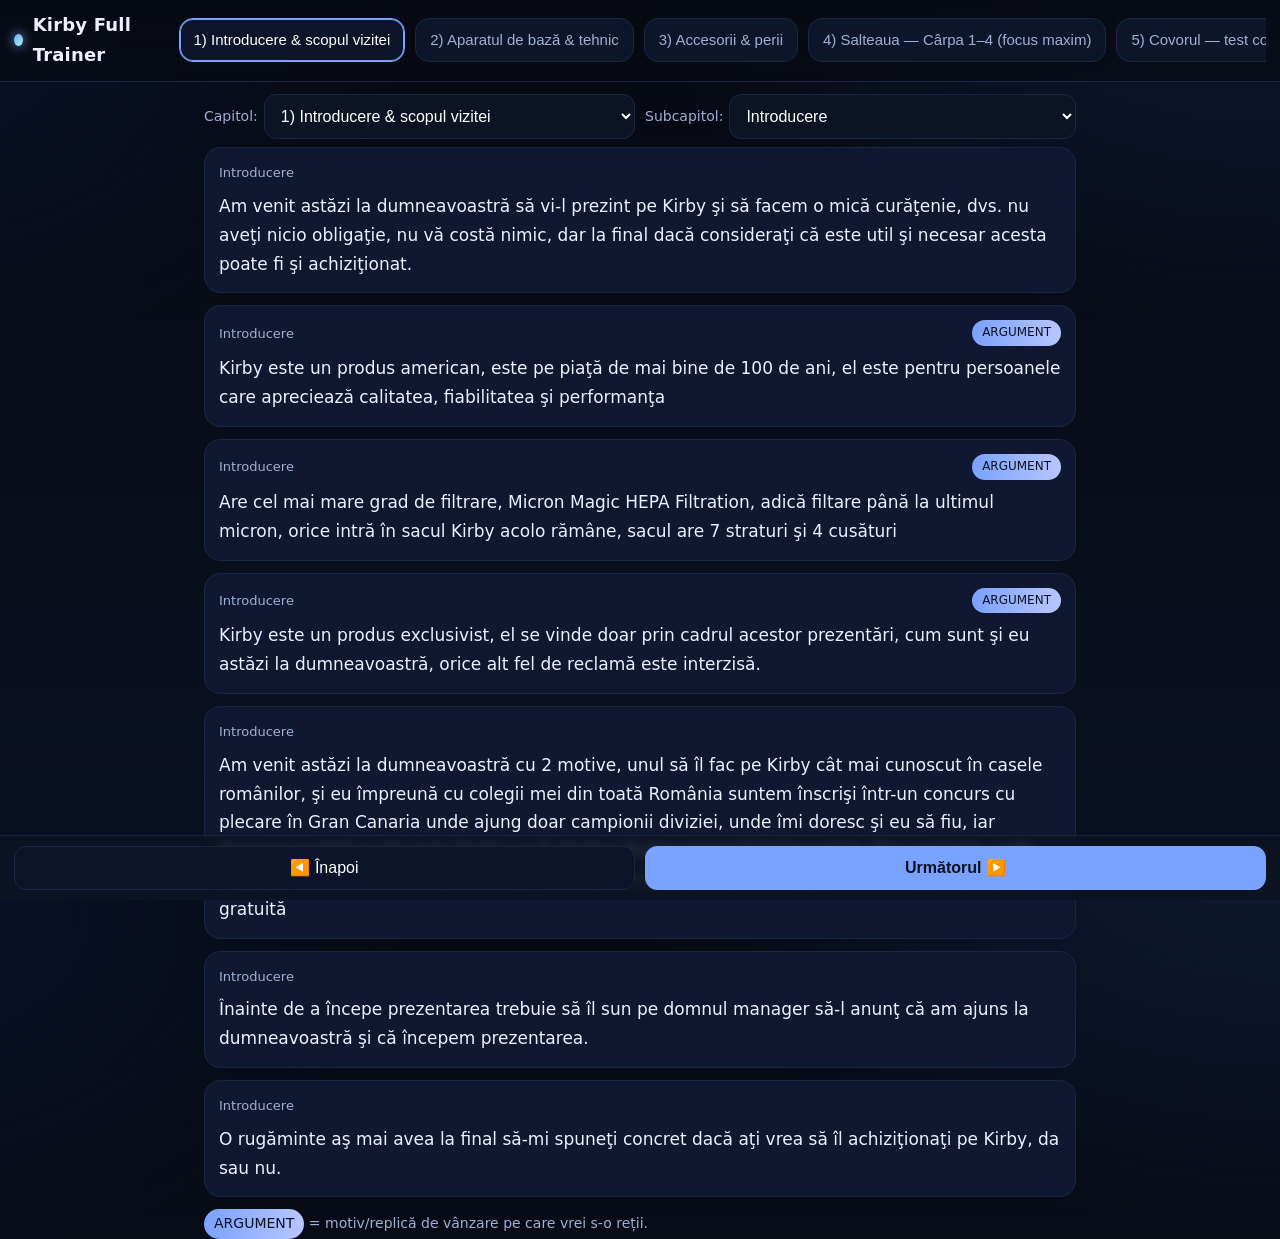
==== commit 365d4ca8: "update" ====
--- a/mediuinvatare/index.html
+++ b/mediuinvatare/index.html
@@ -2,7 +2,6 @@
 <html lang="ro">
 <head>
   <meta charset="utf-8" />
-  <!-- IMPORTANT pentru iPhone 14 Pro Max + safe areas -->
   <meta name="viewport" content="width=device-width, initial-scale=1, viewport-fit=cover, maximum-scale=1" />
   <meta name="theme-color" content="#070a12" />
   <meta name="apple-mobile-web-app-capable" content="yes" />
@@ -16,10 +15,28 @@
       <div class="dot"></div>
       <h1>Kirby Full Trainer</h1>
     </div>
-    <nav class="tabs" role="tablist" aria-label="Secțiuni">
-      <!-- tabs generate din JS -->
-    </nav>
+
+    <!-- Tabs (desktop) -->
+    <nav class="tabs" role="tablist" aria-label="Secțiuni"></nav>
+
+    <!-- Buton meniu (mobil) -->
+    <button id="openMenu" class="ghost menu-btn" aria-label="Deschide capitole">☰ Capitole</button>
   </header>
+
+  <!-- Drawer mobil -->
+  <aside id="drawer" class="drawer hidden" aria-hidden="true">
+    <div class="drawer-backdrop"></div>
+    <div class="drawer-sheet" role="dialog" aria-label="Capitole">
+      <header class="drawer-head">
+        <strong>Capitole</strong>
+        <button id="closeMenu" class="ghost">✕</button>
+      </header>
+      <div id="drawerBody" class="drawer-body"></div>
+      <footer class="drawer-foot">
+        <button id="drawerCloseBottom" class="ghost wide">Închide</button>
+      </footer>
+    </div>
+  </aside>
 
   <main>
     <section class="toolbar">
@@ -31,12 +48,9 @@
         <label class="lbl">Subcapitol:</label>
         <select id="groupSelect" aria-label="Alege subcapitol"></select>
       </div>
-      <button id="markAll" class="ghost wide">✓ Marchează tot subcapitolul ca învățat</button>
     </section>
 
-    <section id="content" class="content">
-      <!-- conținut randat din JS -->
-    </section>
+    <section id="content" class="content"></section>
 
     <section class="legend">
       <span class="pill arg">ARGUMENT</span> = motiv/replică de vânzare pe care vrei s-o reții.
--- a/mediuinvatare/style.css
+++ b/mediuinvatare/style.css
@@ -4,8 +4,6 @@
   --fg:#eaf1ff; --muted:#9fb0d4; --accent:#7aa2ff; --accent2:#9bffe8;
   --good:#2f8f3a; --focus:#b2c4ff;
 }
-
-/* anti-zoom iOS pe inputs (>=16px), smooth scroll, inertia */
 *{box-sizing:border-box;-webkit-tap-highlight-color:transparent}
 html,body{height:100%}
 html{scroll-behavior:smooth}
@@ -16,125 +14,102 @@
     radial-gradient(900px 600px at -10% 0, #09132a 0%, transparent 60%),
     linear-gradient(180deg,#060912,#0a1120);
   font:17px/1.65 ui-sans-serif,system-ui,Segoe UI,Roboto,Arial;
-  /* spațiu pentru footer + safe area iOS */
   padding-bottom: calc(84px + env(safe-area-inset-bottom, 0px));
 }
-.touch{ -webkit-overflow-scrolling: touch; }
+.touch{-webkit-overflow-scrolling:touch}
 
+/* header */
 .top{
-  position:sticky; top:0; z-index:10;
+  position:sticky; top:0; z-index:20;
   display:flex; align-items:center; gap:12px; justify-content:space-between;
   padding: max(10px, env(safe-area-inset-top, 10px)) 14px 12px 14px;
   border-bottom:1px solid var(--line);
   background:linear-gradient(180deg,rgba(7,10,18,.92),rgba(7,10,18,.7));
   backdrop-filter: blur(6px);
 }
-.brand{display:flex;align-items:center;gap:10px}
-.brand .dot{
-  width:12px;height:12px;border-radius:50%;
-  background:linear-gradient(135deg,var(--accent),var(--accent2));
-  box-shadow:0 0 12px var(--accent)
-}
+.brand{display:flex; align-items:center; gap:10px}
+.brand .dot{width:12px;height:12px;border-radius:50%;background:linear-gradient(135deg,var(--accent),var(--accent2));box-shadow:0 0 12px var(--accent)}
 .brand h1{margin:0;font-size:18px;letter-spacing:.2px}
 
-/* Tabs: scroll orizontal cu snap, hit target mare */
-.tabs{
-  display:flex; gap:10px; overflow-x:auto; scrollbar-width:none; margin-left:auto;
-  -webkit-overflow-scrolling: touch; scroll-snap-type:x proximity;
-  padding:6px 0 6px 6px;
+/* tabs desktop */
+.tabs{display:flex;gap:10px;overflow-x:auto;scrollbar-width:none;margin-left:auto;padding:6px 0 6px 6px}
+.tabs::-webkit-scrollbar{display:none}
+.tab{flex:0 0 auto;border:1px solid var(--line);background:#0d152a;color:var(--muted);
+  padding:10px 14px;border-radius:14px;font-size:15px;line-height:1;min-height:44px;display:flex;align-items:center}
+.tab.active{color:#fff;border-color:var(--accent);box-shadow:inset 0 0 0 1px var(--accent)}
+
+/* meniu mobil */
+.menu-btn{display:none;margin-left:auto}
+.drawer.hidden{display:none}
+.drawer{position:fixed;inset:0;z-index:30}
+.drawer-backdrop{position:absolute;inset:0;background:rgba(0,0,0,.5)}
+.drawer-sheet{
+  position:absolute;left:0;right:0;bottom:0; background:var(--panel);
+  border-top-left-radius:16px;border-top-right-radius:16px; border-top:1px solid var(--line);
+  padding-bottom: calc(10px + env(safe-area-inset-bottom,0px));
+  max-height:85vh; display:flex; flex-direction:column;
 }
-.tabs::-webkit-scrollbar{display:none}
-.tab{
-  flex:0 0 auto; scroll-snap-align:center;
-  border:1px solid var(--line); background:#0d152a; color:var(--muted);
-  padding:10px 14px; border-radius:14px; font-size:15px; line-height:1;
-  min-height:44px; display:flex; align-items:center;
-}
-.tab.active{
-  color:#fff; border-color:var(--accent); box-shadow:inset 0 0 0 1px var(--accent)
-}
+.drawer-head{display:flex;align-items:center;justify-content:space-between;padding:12px 16px;border-bottom:1px solid var(--line)}
+.drawer-body{padding:6px 12px 12px;overflow:auto}
+.drawer-foot{padding:10px 12px;border-top:1px solid var(--line)}
+.d-chap{margin:8px 0 2px;color:#fff;font-weight:700}
+.d-group{display:block;width:100%;text-align:left;margin:6px 0;padding:12px;border-radius:12px;border:1px solid var(--line);background:#0b142b;color:#fff}
+.d-group.active{border-color:var(--accent);box-shadow:inset 0 0 0 1px var(--accent)}
 
-/* layout principal */
+/* layout */
 main{max-width:900px;margin:10px auto;padding:0 14px}
-.toolbar{
-  display:grid; grid-template-columns:1fr 1fr; gap:10px; align-items:center;
-  margin:12px 0 8px;
-}
+.toolbar{display:grid;grid-template-columns:1fr 1fr;gap:10px;align-items:center;margin:12px 0 8px}
 .select-wrap{display:flex;gap:6px;align-items:center}
 .lbl{color:var(--muted);font-size:14px}
-select{
-  border:1px solid var(--line); background:#0c1322; color:#fff;
-  padding:12px 12px; border-radius:12px; font-size:16px; /* anti-zoom */
-  width:100%; min-height:44px;
-}
-.ghost, .primary{
-  border-radius:12px; padding:12px 14px; min-height:44px;
-  font-size:16px; line-height:1.1;
-}
+select{border:1px solid var(--line);background:#0c1322;color:#fff;padding:12px;border-radius:12px;font-size:16px;min-height:44px;width:100%}
+.ghost,.primary{border-radius:12px;padding:12px 14px;min-height:44px;font-size:16px;line-height:1.1}
 .ghost{background:#0b142b;border:1px solid var(--line);color:#fff}
 .primary{background:var(--accent);border:1px solid var(--accent);color:#0b1220;font-weight:700}
 .wide{width:100%}
 
 /* content */
 .content{display:grid;gap:12px}
-.block{
-  background:var(--card); border:1px solid var(--line); border-radius:16px; padding:14px;
-  position:relative;
-}
+.block{background:var(--card);border:1px solid var(--line);border-radius:16px;padding:14px;position:relative}
 .block .meta{
-  display:flex; gap:10px; align-items:center; justify-content:space-between;
+  display:flex; flex-wrap:wrap; gap:8px 10px; align-items:center;
   margin-bottom:8px; color:var(--muted); font-size:13px;
 }
 .meta-left{display:flex;gap:10px;align-items:center}
 .block .arg-badge{
+  margin-left:auto; /* împinge badge-ul la dreapta pe un rând propriu dacă trebuie */
   display:inline-block; font-size:12px; color:#0b1220;
   background:linear-gradient(90deg,var(--accent),#b8c6ff);
-  padding:3px 10px; border-radius:999px
+  padding:3px 10px; border-radius:999px; white-space:nowrap;
 }
-.block .text{white-space:pre-wrap; font-size:17px; line-height:1.7}
-.block.learned{outline:2px solid var(--good); box-shadow:0 0 0 2px rgba(47,143,58,.18) inset}
-.block .check{position:absolute; right:12px; top:12px}
-.block input[type=checkbox]{width:24px;height:24px}
+.block .text{white-space:pre-wrap;font-size:17px;line-height:1.7}
 
-/* legend */
+/* legend & footer */
 .legend{margin:12px 0;color:var(--muted);font-size:14px}
 .pill{display:inline-block;padding:3px 10px;border-radius:999px;border:1px solid var(--line)}
 .pill.arg{background:linear-gradient(90deg,var(--accent),#b8c6ff);color:#0b1220;border:none}
-
-/* footer fix pentru safe area + butoane mari */
 .foot{
-  position:fixed; left:0; right:0; bottom:0; z-index:20;
+  position:fixed;left:0;right:0;bottom:0;z-index:25;
   background:linear-gradient(180deg,rgba(12,19,34,.7),rgba(12,19,34,.95));
   border-top:1px solid var(--line);
-  display:flex; gap:10px; justify-content:space-between;
+  display:flex;gap:10px;justify-content:space-between;
   padding:10px 14px calc(10px + env(safe-area-inset-bottom, 0px)) 14px;
-  backdrop-filter: blur(6px);
+  backdrop-filter:blur(6px);
 }
 
-/* card-uri mai aerisite pe ecrane înguste */
-@media (max-width: 480px){
-  .brand h1{font-size:17px}
-  .tab{padding:10px 12px;font-size:14px}
-  .toolbar{grid-template-columns:1fr; gap:8px}
+/* mobile tweaks */
+@media (max-width: 600px){
+  .tabs{display:none}
+  .menu-btn{display:block}
+  .toolbar{grid-template-columns:1fr;gap:8px}
   .content{gap:10px}
-  .block{padding:13px}
-  .block .text{font-size:17px; line-height:1.72}
-  main{padding:0 12px}
+  .block .text{font-size:17px;line-height:1.72}
 }
-
-/* iPhone 14 Pro Max specific (430x932 @3x) – fine-tuning */
-@media (width: 430px) and (height: 932px){
-  .tab{min-height:46px}
-  select, .ghost, .primary{min-height:46px}
+@media (width:430px) and (height:932px){
   .block .text{font-size:18px}
 }
 
-/* focus vizibil, accesibilitate */
-:focus-visible{outline:2px solid var(--focus); outline-offset:2px; border-radius:10px}
-
-/* evita selectare accidentală la swipe */
-body, .tabs, .content{user-select:none}
+/* a11y & UX */
+:focus-visible{outline:2px solid var(--focus);outline-offset:2px;border-radius:10px}
+body,.tabs,.drawer-body,.content{user-select:none}
 .block .text{user-select:text}
-
-/* ascunde scrollbars vizuale, dar păstrează scroll-ul */
 ::-webkit-scrollbar{width:0;height:0}
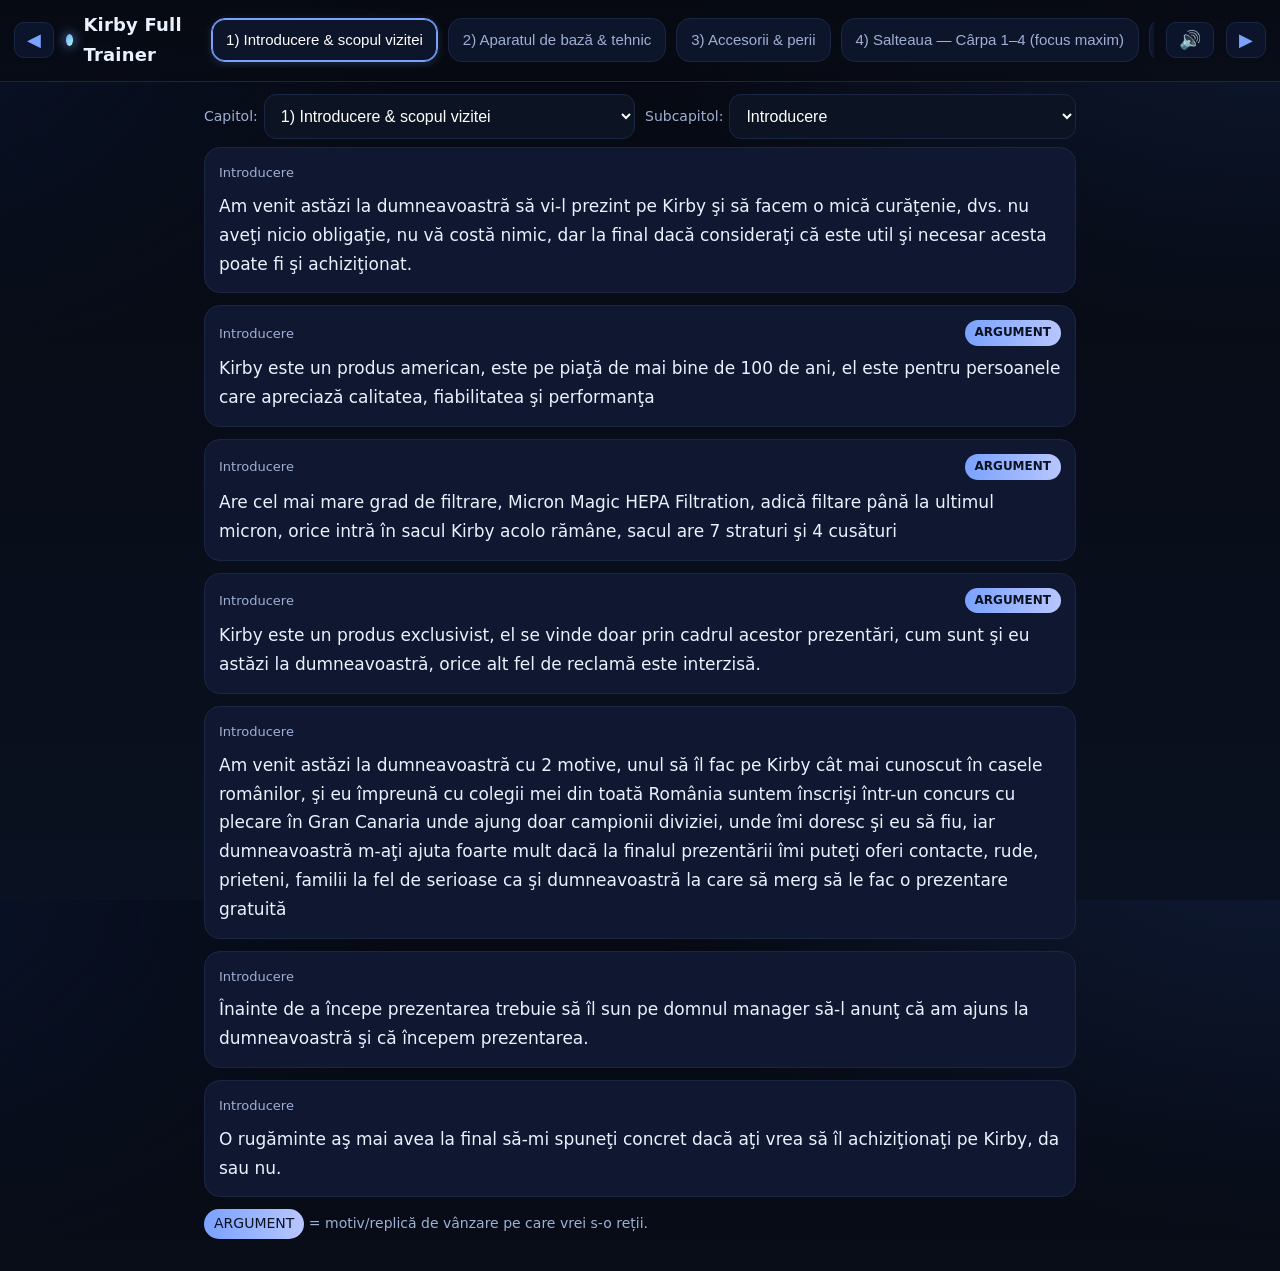
==== commit 96f953a5: "apdeit" ====
--- a/mediuinvatare/index.html
+++ b/mediuinvatare/index.html
@@ -11,19 +11,46 @@
 </head>
 <body class="dark touch">
   <header class="top">
+    <button id="prevBtn" class="nav-btn nav-prev" aria-label="Înapoi" title="Înapoi">◀</button>
+    
     <div class="brand">
       <div class="dot"></div>
       <h1>Kirby Full Trainer</h1>
     </div>
 
-    <!-- Tabs (desktop) -->
     <nav class="tabs" role="tablist" aria-label="Secțiuni"></nav>
 
-    <!-- Buton meniu (mobil) -->
+    <!-- Removed voice selector dropdown - only Romanian voice will be used -->
+    <button id="audioBtn" class="audio-btn" aria-label="Ascultă textul" title="Ascultă textul">🔊</button>
+
     <button id="openMenu" class="ghost menu-btn" aria-label="Deschide capitole">☰ Capitole</button>
+    <button id="openQuiz" class="primary menu-btn" aria-label="Deschide test">🎯 Test</button>
+    
+    <button id="nextBtn" class="nav-btn nav-next" aria-label="Următorul" title="Următorul">▶</button>
   </header>
 
-  <!-- Drawer mobil -->
+  <!-- Removed voice selector from audio player -->
+  <div id="audioPlayer" class="audio-player hidden">
+    <div class="audio-controls">
+      <button id="audioPlayPause" class="audio-control-btn" aria-label="Play/Pause">▶</button>
+      <button id="audioStop" class="audio-control-btn" aria-label="Stop">■</button>
+      <div class="audio-info">
+        <span id="audioStatus">Gata de redare</span>
+      </div>
+      <div class="audio-speed">
+        <label>Viteză:</label>
+        <select id="audioSpeed">
+          <option value="0.75">0.75x</option>
+          <option value="1" selected>1x</option>
+          <option value="1.25">1.25x</option>
+          <option value="1.5">1.5x</option>
+          <option value="2">2x</option>
+        </select>
+      </div>
+      <button id="audioClose" class="audio-close" aria-label="Închide">✕</button>
+    </div>
+  </div>
+
   <aside id="drawer" class="drawer hidden" aria-hidden="true">
     <div class="drawer-backdrop"></div>
     <div class="drawer-sheet" role="dialog" aria-label="Capitole">
@@ -35,6 +62,56 @@
       <footer class="drawer-foot">
         <button id="drawerCloseBottom" class="ghost wide">Închide</button>
       </footer>
+    </div>
+  </aside>
+
+  <aside id="quiz" class="drawer hidden" aria-hidden="true">
+    <div class="drawer-backdrop"></div>
+    <div class="drawer-sheet" role="dialog" aria-label="Test">
+      <header class="drawer-head">
+        <strong>Test rapid</strong>
+        <button id="closeQuiz" class="ghost">✕</button>
+      </header>
+
+      <div id="quizConfig" class="drawer-body">
+        <div class="cfg">
+          <label>Tip test</label>
+          <select id="quizMode">
+            <option value="args">Argumente (full)</option>
+            <option value="questions">Întrebări (full)</option>
+            <option value="mix">Mix (toate)</option>
+          </select>
+        </div>
+        <div class="cfg">
+          <label>Număr întrebări</label>
+          <select id="quizCount">
+            <option>5</option><option selected>10</option><option>15</option><option>20</option>
+          </select>
+        </div>
+        <button id="startQuiz" class="primary wide">Începe testul</button>
+      </div>
+
+      <div id="quizPlay" class="drawer-body hidden">
+        <div class="q-head">
+          <div id="qProgress">1/10</div>
+          <div id="qTag" class="pill">—</div>
+        </div>
+        <div id="qPrompt" class="q-prompt"></div>
+
+        <label class="q-label">Scrie replica (integral sau cât poți):</label>
+        <textarea id="qInput" rows="6" placeholder="Scrie aici replica…"></textarea>
+
+        <div class="q-actions">
+          <button id="revealBtn" class="ghost">Afișează răspunsul</button>
+          <button id="checkBtn" class="primary">Verifică</button>
+        </div>
+
+        <div id="qResult" class="q-result hidden"></div>
+
+        <footer class="drawer-foot">
+          <button id="nextQ" class="primary wide">Următoarea</button>
+        </footer>
+      </div>
     </div>
   </aside>
 
@@ -57,11 +134,6 @@
     </section>
   </main>
 
-  <footer class="foot">
-    <button id="prevBtn" class="ghost wide">◀️ Înapoi</button>
-    <button id="nextBtn" class="primary wide">Următorul ▶️</button>
-  </footer>
-
   <script src="app.js"></script>
 </body>
 </html>
--- a/mediuinvatare/style.css
+++ b/mediuinvatare/style.css
@@ -1,115 +1,1029 @@
 /* Premium Dark – mobile-first (iPhone 14 Pro Max) */
-:root{
-  --bg:#070a12; --panel:#0c1322; --card:#0f1830; --line:#1b2742;
-  --fg:#eaf1ff; --muted:#9fb0d4; --accent:#7aa2ff; --accent2:#9bffe8;
-  --good:#2f8f3a; --focus:#b2c4ff;
-}
-*{box-sizing:border-box;-webkit-tap-highlight-color:transparent}
-html,body{height:100%}
-html{scroll-behavior:smooth}
-body{
-  margin:0; color:var(--fg);
-  background:
-    radial-gradient(1100px 700px at 100% -10%, #0f1b36 0%, transparent 60%),
-    radial-gradient(900px 600px at -10% 0, #09132a 0%, transparent 60%),
-    linear-gradient(180deg,#060912,#0a1120);
-  font:17px/1.65 ui-sans-serif,system-ui,Segoe UI,Roboto,Arial;
-  padding-bottom: calc(84px + env(safe-area-inset-bottom, 0px));
-}
-.touch{-webkit-overflow-scrolling:touch}
+:root {
+  --bg: #070a12;
+  --panel: #0c1322;
+  --card: #0f1830;
+  --line: #1b2742;
+  --fg: #eaf1ff;
+  --muted: #9fb0d4;
+  --accent: #7aa2ff;
+  --accent2: #9bffe8;
+  --good: #2f8f3a;
+  --focus: #b2c4ff;
+  /* Added transition duration variable for consistency */
+  --transition-speed: 0.2s;
+}
+
+* {
+  box-sizing: border-box;
+  -webkit-tap-highlight-color: transparent;
+}
+html,
+body {
+  height: 100%;
+}
+html {
+  scroll-behavior: smooth;
+}
+
+body {
+  margin: 0;
+  color: var(--fg);
+  background: radial-gradient(1100px 700px at 100% -10%, #0f1b36 0%, transparent 60%),
+    radial-gradient(900px 600px at -10% 0, #09132a 0%, transparent 60%), linear-gradient(180deg, #060912, #0a1120);
+  font: 17px / 1.65 ui-sans-serif, system-ui, Segoe UI, Roboto, Arial;
+  /* Removed bottom padding since footer is gone */
+  padding-bottom: 0;
+}
+
+.touch {
+  -webkit-overflow-scrolling: touch;
+}
 
 /* header */
-.top{
-  position:sticky; top:0; z-index:20;
-  display:flex; align-items:center; gap:12px; justify-content:space-between;
+.top {
+  position: sticky;
+  top: 0;
+  z-index: 20;
+  display: flex;
+  align-items: center;
+  gap: 12px;
+  justify-content: space-between;
   padding: max(10px, env(safe-area-inset-top, 10px)) 14px 12px 14px;
-  border-bottom:1px solid var(--line);
-  background:linear-gradient(180deg,rgba(7,10,18,.92),rgba(7,10,18,.7));
+  border-bottom: 1px solid var(--line);
+  background: linear-gradient(180deg, rgba(7, 10, 18, 0.92), rgba(7, 10, 18, 0.7));
   backdrop-filter: blur(6px);
-}
-.brand{display:flex; align-items:center; gap:10px}
-.brand .dot{width:12px;height:12px;border-radius:50%;background:linear-gradient(135deg,var(--accent),var(--accent2));box-shadow:0 0 12px var(--accent)}
-.brand h1{margin:0;font-size:18px;letter-spacing:.2px}
+  /* Added smooth transition */
+  transition: background var(--transition-speed) ease;
+}
+
+/* Added compact navigation button styles */
+.nav-btn {
+  background: #0b142b;
+  border: 1px solid var(--line);
+  color: var(--accent);
+  border-radius: 10px;
+  padding: 8px 12px;
+  font-size: 18px;
+  line-height: 1;
+  min-height: 36px;
+  min-width: 36px;
+  cursor: pointer;
+  transition: all 0.2s ease;
+  flex-shrink: 0;
+}
+.nav-btn:hover {
+  background: #0f1a30;
+  border-color: var(--accent);
+  transform: scale(1.05);
+}
+.nav-btn:active {
+  transform: scale(0.95);
+}
+.nav-prev {
+  order: -1; /* Ensure it stays on the left */
+}
+.nav-next {
+  order: 999; /* Ensure it stays on the right */
+}
+
+.brand {
+  display: flex;
+  align-items: center;
+  gap: 10px;
+}
+.brand .dot {
+  width: 12px;
+  height: 12px;
+  border-radius: 50%;
+  background: linear-gradient(135deg, var(--accent), var(--accent2));
+  box-shadow: 0 0 12px var(--accent);
+  /* Added subtle pulse animation */
+  animation: pulse 3s ease-in-out infinite;
+}
+
+@keyframes pulse {
+  0%,
+  100% {
+    opacity: 1;
+    transform: scale(1);
+  }
+  50% {
+    opacity: 0.8;
+    transform: scale(0.95);
+  }
+}
+
+.brand h1 {
+  margin: 0;
+  font-size: 18px;
+  letter-spacing: .2px;
+}
 
 /* tabs desktop */
-.tabs{display:flex;gap:10px;overflow-x:auto;scrollbar-width:none;margin-left:auto;padding:6px 0 6px 6px}
-.tabs::-webkit-scrollbar{display:none}
-.tab{flex:0 0 auto;border:1px solid var(--line);background:#0d152a;color:var(--muted);
-  padding:10px 14px;border-radius:14px;font-size:15px;line-height:1;min-height:44px;display:flex;align-items:center}
-.tab.active{color:#fff;border-color:var(--accent);box-shadow:inset 0 0 0 1px var(--accent)}
+.tabs {
+  display: flex;
+  gap: 10px;
+  overflow-x: auto;
+  scrollbar-width: none;
+  margin-left: auto;
+  padding: 6px 0 6px 6px;
+}
+.tabs::-webkit-scrollbar {
+  display: none;
+}
+
+.tab {
+  flex: 0 0 auto;
+  border: 1px solid var(--line);
+  background: #0d152a;
+  color: var(--muted);
+  padding: 10px 14px;
+  border-radius: 14px;
+  font-size: 15px;
+  line-height: 1;
+  min-height: 44px;
+  display: flex;
+  align-items: center;
+  /* Added smooth transitions and cursor pointer */
+  cursor: pointer;
+  transition: all var(--transition-speed) ease;
+}
+
+.tab:hover {
+  background: #111d35;
+  border-color: var(--accent);
+  transform: translateY(-1px);
+}
+
+.tab.active {
+  color: #fff;
+  border-color: var(--accent);
+  box-shadow: inset 0 0 0 1px var(--accent), 0 2px 8px rgba(122, 162, 255, 0.2);
+}
 
 /* meniu mobil */
-.menu-btn{display:none;margin-left:auto}
-.drawer.hidden{display:none}
-.drawer{position:fixed;inset:0;z-index:30}
-.drawer-backdrop{position:absolute;inset:0;background:rgba(0,0,0,.5)}
-.drawer-sheet{
-  position:absolute;left:0;right:0;bottom:0; background:var(--panel);
-  border-top-left-radius:16px;border-top-right-radius:16px; border-top:1px solid var(--line);
-  padding-bottom: calc(10px + env(safe-area-inset-bottom,0px));
-  max-height:85vh; display:flex; flex-direction:column;
-}
-.drawer-head{display:flex;align-items:center;justify-content:space-between;padding:12px 16px;border-bottom:1px solid var(--line)}
-.drawer-body{padding:6px 12px 12px;overflow:auto}
-.drawer-foot{padding:10px 12px;border-top:1px solid var(--line)}
-.d-chap{margin:8px 0 2px;color:#fff;font-weight:700}
-.d-group{display:block;width:100%;text-align:left;margin:6px 0;padding:12px;border-radius:12px;border:1px solid var(--line);background:#0b142b;color:#fff}
-.d-group.active{border-color:var(--accent);box-shadow:inset 0 0 0 1px var(--accent)}
+.menu-btn {
+  display: none;
+  margin-left: auto;
+  /* Added transition */
+  transition: all var(--transition-speed) ease;
+}
+
+.menu-btn:active {
+  transform: scale(0.95);
+}
+
+.drawer.hidden {
+  display: none;
+}
+.drawer {
+  position: fixed;
+  inset: 0;
+  z-index: 30;
+  /* Added animation */
+  animation: fadeIn 0.2s ease;
+}
+
+@keyframes fadeIn {
+  from {
+    opacity: 0;
+  }
+  to {
+    opacity: 1;
+  }
+}
+
+.drawer-backdrop {
+  position: absolute;
+  inset: 0;
+  background: rgba(0, 0, 0, 0.6);
+  /* Added backdrop blur for premium feel */
+  backdrop-filter: blur(4px);
+}
+
+.drawer-sheet {
+  position: absolute;
+  left: 0;
+  right: 0;
+  bottom: 0;
+  background: var(--panel);
+  border-top-left-radius: 16px;
+  border-top-right-radius: 16px;
+  border-top: 1px solid var(--line);
+  padding-bottom: calc(10px + env(safe-area-inset-bottom, 0px));
+  max-height: 85vh;
+  display: flex;
+  flex-direction: column;
+  /* Added slide-up animation */
+  animation: slideUp 0.3s cubic-bezier(0.16, 1, 0.3, 1);
+}
+
+@keyframes slideUp {
+  from {
+    transform: translateY(100%);
+  }
+  to {
+    transform: translateY(0);
+  }
+}
+
+.drawer-head {
+  display: flex;
+  align-items: center;
+  justify-content: space-between;
+  padding: 12px 16px;
+  border-bottom: 1px solid var(--line);
+}
+
+.drawer-body {
+  padding: 6px 12px 12px;
+  overflow: auto;
+  /* Better scrollbar styling */
+  scrollbar-width: thin;
+  scrollbar-color: var(--line) transparent;
+}
+
+.drawer-body::-webkit-scrollbar {
+  width: 6px;
+}
+
+.drawer-body::-webkit-scrollbar-track {
+  background: transparent;
+}
+
+.drawer-body::-webkit-scrollbar-thumb {
+  background: var(--line);
+  border-radius: 3px;
+}
+
+.drawer-foot {
+  padding: 10px 12px;
+  border-top: 1px solid var(--line);
+}
+
+.d-chap {
+  margin: 8px 0 2px;
+  color: #fff;
+  font-weight: 700;
+  font-size: 15px;
+}
+
+.d-group {
+  display: block;
+  width: 100%;
+  text-align: left;
+  margin: 6px 0;
+  padding: 12px;
+  border-radius: 12px;
+  border: 1px solid var(--line);
+  background: #0b142b;
+  color: #fff;
+  /* Added transitions */
+  cursor: pointer;
+  transition: all var(--transition-speed) ease;
+}
+
+.d-group:hover {
+  background: #0f1a30;
+  border-color: var(--accent);
+  transform: translateX(4px);
+}
+
+.d-group.active {
+  border-color: var(--accent);
+  box-shadow: inset 0 0 0 1px var(--accent), 0 2px 8px rgba(122, 162, 255, 0.15);
+}
 
 /* layout */
-main{max-width:900px;margin:10px auto;padding:0 14px}
-.toolbar{display:grid;grid-template-columns:1fr 1fr;gap:10px;align-items:center;margin:12px 0 8px}
-.select-wrap{display:flex;gap:6px;align-items:center}
-.lbl{color:var(--muted);font-size:14px}
-select{border:1px solid var(--line);background:#0c1322;color:#fff;padding:12px;border-radius:12px;font-size:16px;min-height:44px;width:100%}
-.ghost,.primary{border-radius:12px;padding:12px 14px;min-height:44px;font-size:16px;line-height:1.1}
-.ghost{background:#0b142b;border:1px solid var(--line);color:#fff}
-.primary{background:var(--accent);border:1px solid var(--accent);color:#0b1220;font-weight:700}
-.wide{width:100%}
+main {
+  max-width: 900px;
+  margin: 10px auto;
+  padding: 0 14px 20px 14px; /* Added bottom padding for spacing */
+}
+
+.toolbar {
+  display: grid;
+  grid-template-columns: 1fr 1fr;
+  gap: 10px;
+  align-items: center;
+  margin: 12px 0 8px;
+}
+
+.select-wrap {
+  display: flex;
+  gap: 6px;
+  align-items: center;
+}
+.lbl {
+  color: var(--muted);
+  font-size: 14px;
+  white-space: nowrap;
+}
+
+select {
+  border: 1px solid var(--line);
+  background: #0c1322;
+  color: #fff;
+  padding: 12px;
+  border-radius: 12px;
+  font-size: 16px;
+  min-height: 44px;
+  width: 100%;
+  /* Added cursor and transition */
+  cursor: pointer;
+  transition: all var(--transition-speed) ease;
+}
+
+select:hover {
+  border-color: var(--accent);
+  background: #0f1830;
+}
+
+select:focus {
+  outline: 2px solid var(--focus);
+  outline-offset: 2px;
+}
+
+.ghost,
+.primary {
+  border-radius: 12px;
+  padding: 12px 14px;
+  min-height: 44px;
+  font-size: 16px;
+  line-height: 1.1;
+  /* Added cursor and transitions */
+  cursor: pointer;
+  transition: all var(--transition-speed) ease;
+  border: none;
+}
+
+.ghost {
+  background: #0b142b;
+  border: 1px solid var(--line);
+  color: #fff;
+}
+
+.ghost:hover {
+  background: #0f1a30;
+  border-color: var(--accent);
+  transform: translateY(-1px);
+}
+
+.ghost:active {
+  transform: translateY(0);
+}
+
+.primary {
+  background: var(--accent);
+  border: 1px solid var(--accent);
+  color: #0b1220;
+  font-weight: 700;
+}
+
+.primary:hover {
+  background: #8fb3ff;
+  box-shadow: 0 4px 12px rgba(122, 162, 255, 0.3);
+  transform: translateY(-1px);
+}
+
+.primary:active {
+  transform: translateY(0);
+}
+
+.wide {
+  width: 100%;
+}
 
 /* content */
-.content{display:grid;gap:12px}
-.block{background:var(--card);border:1px solid var(--line);border-radius:16px;padding:14px;position:relative}
-.block .meta{
-  display:flex; flex-wrap:wrap; gap:8px 10px; align-items:center;
-  margin-bottom:8px; color:var(--muted); font-size:13px;
-}
-.meta-left{display:flex;gap:10px;align-items:center}
-.block .arg-badge{
-  margin-left:auto; /* împinge badge-ul la dreapta pe un rând propriu dacă trebuie */
-  display:inline-block; font-size:12px; color:#0b1220;
-  background:linear-gradient(90deg,var(--accent),#b8c6ff);
-  padding:3px 10px; border-radius:999px; white-space:nowrap;
-}
-.block .text{white-space:pre-wrap;font-size:17px;line-height:1.7}
-
-/* legend & footer */
-.legend{margin:12px 0;color:var(--muted);font-size:14px}
-.pill{display:inline-block;padding:3px 10px;border-radius:999px;border:1px solid var(--line)}
-.pill.arg{background:linear-gradient(90deg,var(--accent),#b8c6ff);color:#0b1220;border:none}
-.foot{
-  position:fixed;left:0;right:0;bottom:0;z-index:25;
-  background:linear-gradient(180deg,rgba(12,19,34,.7),rgba(12,19,34,.95));
-  border-top:1px solid var(--line);
-  display:flex;gap:10px;justify-content:space-between;
-  padding:10px 14px calc(10px + env(safe-area-inset-bottom, 0px)) 14px;
-  backdrop-filter:blur(6px);
-}
+.content {
+  display: grid;
+  gap: 12px;
+}
+
+.block {
+  background: var(--card);
+  border: 1px solid var(--line);
+  border-radius: 16px;
+  padding: 14px;
+  position: relative;
+  /* Added subtle hover effect and transition */
+  transition: all var(--transition-speed) ease;
+}
+
+.block:hover {
+  border-color: var(--accent);
+  box-shadow: 0 4px 16px rgba(122, 162, 255, 0.1);
+  transform: translateY(-2px);
+}
+
+.block .meta {
+  display: flex;
+  flex-wrap: wrap;
+  gap: 8px 10px;
+  align-items: center;
+  margin-bottom: 8px;
+  color: var(--muted);
+  font-size: 13px;
+}
+
+.meta-left {
+  display: flex;
+  gap: 10px;
+  align-items: center;
+}
+
+.block .arg-badge {
+  margin-left: auto;
+  display: inline-block;
+  font-size: 12px;
+  color: #0b1220;
+  background: linear-gradient(90deg, var(--accent), #b8c6ff);
+  padding: 3px 10px;
+  border-radius: 999px;
+  white-space: nowrap;
+  font-weight: 600;
+  /* Added subtle animation */
+  animation: shimmer 3s ease-in-out infinite;
+}
+
+@keyframes shimmer {
+  0%,
+  100% {
+    opacity: 1;
+  }
+  50% {
+    opacity: 0.85;
+  }
+}
+
+.block .text {
+  white-space: pre-wrap;
+  font-size: 17px;
+  line-height: 1.7;
+  /* Better text rendering */
+  -webkit-font-smoothing: antialiased;
+  -moz-osx-font-smoothing: grayscale;
+}
+
+/* legend */
+.legend {
+  margin: 12px 0;
+  color: var(--muted);
+  font-size: 14px;
+}
+.pill {
+  display: inline-block;
+  padding: 3px 10px;
+  border-radius: 999px;
+  border: 1px solid var(--line);
+}
+.pill.arg {
+  background: linear-gradient(90deg, var(--accent), #b8c6ff);
+  color: #0b1220;
+  border: none;
+}
+
+/* Removed footer styles completely - navigation is now in header */
 
 /* mobile tweaks */
-@media (max-width: 600px){
-  .tabs{display:none}
-  .menu-btn{display:block}
-  .toolbar{grid-template-columns:1fr;gap:8px}
-  .content{gap:10px}
-  .block .text{font-size:17px;line-height:1.72}
-}
-@media (width:430px) and (height:932px){
-  .block .text{font-size:18px}
+@media (max-width: 600px) {
+  .tabs {
+    display: none;
+  }
+  .menu-btn {
+    display: block;
+  }
+  .toolbar {
+    grid-template-columns: 1fr;
+    gap: 8px;
+  }
+  .content {
+    gap: 10px;
+  }
+  .block .text {
+    font-size: 17px;
+    line-height: 1.72;
+  }
+  /* Make nav buttons even more compact on mobile */
+  .nav-btn {
+    padding: 6px 10px;
+    font-size: 16px;
+    min-width: 32px;
+    min-height: 32px;
+  }
+  .brand h1 {
+    font-size: 16px;
+  }
+}
+
+@media (width: 430px) and (height: 932px) {
+  .block .text {
+    font-size: 18px;
+  }
 }
 
 /* a11y & UX */
-:focus-visible{outline:2px solid var(--focus);outline-offset:2px;border-radius:10px}
-body,.tabs,.drawer-body,.content{user-select:none}
-.block .text{user-select:text}
-::-webkit-scrollbar{width:0;height:0}
+:focus-visible {
+  outline: 2px solid var(--focus);
+  outline-offset: 2px;
+  border-radius: 10px;
+}
+
+body,
+.tabs,
+.drawer-body,
+.content {
+  user-select: none;
+}
+.block .text {
+  user-select: text;
+}
+
+/* Removed scrollbar hiding for better UX, using thin scrollbars instead */
+::-webkit-scrollbar {
+  width: 0;
+  height: 0;
+}
+
+/* ---- QUIZ ---- */
+.cfg {
+  display: grid;
+  gap: 6px;
+  margin: 8px 0 12px;
+}
+.cfg label {
+  color: var(--muted);
+  font-size: 14px;
+}
+#quiz select {
+  border: 1px solid var(--line);
+  background: #0c1322;
+  color: #fff;
+  padding: 12px;
+  border-radius: 12px;
+  font-size: 16px;
+  min-height: 44px;
+  width: 100%;
+}
+
+.q-head {
+  display: flex;
+  justify-content: space-between;
+  align-items: center;
+  margin: 8px 0 10px;
+}
+
+#qProgress {
+  font-weight: 700;
+}
+
+.q-prompt {
+  background: var(--card);
+  border: 1px solid var(--line);
+  border-radius: 14px;
+  padding: 12px;
+  white-space: pre-wrap;
+  font-size: 16px;
+  line-height: 1.6;
+  margin-bottom: 10px;
+}
+
+.q-label {
+  display: block;
+  margin: 8px 0 6px;
+  color: var(--muted);
+}
+
+#qInput {
+  width: 100%;
+  border: 1px solid var(--line);
+  background: #0c1322;
+  color: #fff;
+  border-radius: 12px;
+  padding: 12px;
+  font-size: 16px;
+  line-height: 1.5;
+  min-height: 120px;
+  resize: vertical;
+  /* Added transition */
+  transition: border-color var(--transition-speed) ease;
+}
+
+#qInput:focus {
+  border-color: var(--accent);
+  outline: none;
+  box-shadow: 0 0 0 2px rgba(122, 162, 255, 0.2);
+}
+
+.q-actions {
+  display: flex;
+  gap: 10px;
+  justify-content: space-between;
+  margin: 10px 0;
+}
+
+.q-result {
+  margin: 6px 0 0;
+  background: #0b142b;
+  border: 1px solid var(--line);
+  border-radius: 12px;
+  padding: 10px;
+  white-space: pre-wrap;
+  /* Added animation */
+  animation: fadeIn 0.3s ease;
+}
+
+.q-result.ok {
+  border-color: var(--good);
+  background: rgba(47, 143, 58, 0.1);
+}
+
+.hidden {
+  display: none;
+}
+
+/* Added loading state for better feedback */
+@keyframes spin {
+  to {
+    transform: rotate(360deg);
+  }
+}
+
+.loading::after {
+  content: "";
+  display: inline-block;
+  width: 16px;
+  height: 16px;
+  border: 2px solid var(--accent);
+  border-top-color: transparent;
+  border-radius: 50%;
+  animation: spin 0.6s linear infinite;
+  margin-left: 8px;
+  vertical-align: middle;
+}
+
+/* Added audio button styles */
+.audio-btn {
+  background: #0b142b;
+  border: 1px solid var(--line);
+  color: var(--accent);
+  border-radius: 10px;
+  padding: 8px 12px;
+  font-size: 18px;
+  line-height: 1;
+  min-height: 36px;
+  min-width: 36px;
+  cursor: pointer;
+  transition: all 0.2s ease;
+  flex-shrink: 0;
+}
+
+.audio-btn:hover {
+  background: #0f1a30;
+  border-color: var(--accent);
+  transform: scale(1.05);
+}
+
+.audio-btn:active {
+  transform: scale(0.95);
+}
+
+.audio-btn.speaking {
+  animation: pulse-audio 1.5s ease-in-out infinite;
+  background: var(--accent);
+  color: #0b1220;
+}
+
+@keyframes pulse-audio {
+  0%,
+  100% {
+    opacity: 1;
+    transform: scale(1);
+  }
+  50% {
+    opacity: 0.8;
+    transform: scale(1.1);
+  }
+}
+
+/* Added floating audio player styles */
+.audio-player {
+  position: fixed;
+  bottom: 20px;
+  left: 50%;
+  transform: translateX(-50%);
+  z-index: 25;
+  background: var(--panel);
+  border: 1px solid var(--line);
+  border-radius: 16px;
+  padding: 12px 16px;
+  box-shadow: 0 8px 24px rgba(0, 0, 0, 0.4);
+  backdrop-filter: blur(8px);
+  animation: slideUpPlayer 0.3s cubic-bezier(0.16, 1, 0.3, 1);
+  max-width: 90%;
+  width: 500px;
+}
+
+@keyframes slideUpPlayer {
+  from {
+    opacity: 0;
+    transform: translateX(-50%) translateY(20px);
+  }
+  to {
+    opacity: 1;
+    transform: translateX(-50%) translateY(0);
+  }
+}
+
+.audio-controls {
+  display: flex;
+  align-items: center;
+  gap: 10px;
+  flex-wrap: wrap;
+}
+
+.audio-control-btn {
+  background: #0b142b;
+  border: 1px solid var(--line);
+  color: var(--accent);
+  border-radius: 8px;
+  padding: 8px 12px;
+  font-size: 14px;
+  line-height: 1;
+  min-height: 32px;
+  min-width: 32px;
+  cursor: pointer;
+  transition: all 0.2s ease;
+}
+
+.audio-control-btn:hover {
+  background: #0f1a30;
+  border-color: var(--accent);
+  transform: scale(1.05);
+}
+
+.audio-control-btn:active {
+  transform: scale(0.95);
+}
+
+.audio-control-btn.playing {
+  background: var(--accent);
+  color: #0b1220;
+}
+
+.audio-info {
+  flex: 1;
+  min-width: 120px;
+  color: var(--muted);
+  font-size: 13px;
+}
+
+.audio-speed {
+  display: flex;
+  align-items: center;
+  gap: 6px;
+  font-size: 13px;
+  color: var(--muted);
+}
+
+/* Removed voice selector styles - only speed control remains */
+.audio-speed select {
+  padding: 4px 8px;
+  min-height: 28px;
+  font-size: 13px;
+  border-radius: 6px;
+  flex: 1;
+}
+
+.audio-close {
+  background: transparent;
+  border: none;
+  color: var(--muted);
+  font-size: 18px;
+  cursor: pointer;
+  padding: 4px 8px;
+  transition: color 0.2s ease;
+}
+
+.audio-close:hover {
+  color: var(--fg);
+}
+
+/* mobile tweaks */
+@media (max-width: 600px) {
+  .tabs {
+    display: none;
+  }
+  .menu-btn {
+    display: block;
+  }
+  .toolbar {
+    grid-template-columns: 1fr;
+    gap: 8px;
+  }
+  .content {
+    gap: 10px;
+  }
+  .block .text {
+    font-size: 17px;
+    line-height: 1.72;
+  }
+  /* Make nav buttons even more compact on mobile */
+  .nav-btn {
+    padding: 6px 10px;
+    font-size: 16px;
+    min-width: 32px;
+    min-height: 32px;
+  }
+  .brand h1 {
+    font-size: 16px;
+  }
+
+  /* Make audio button compact on mobile */
+  .audio-btn {
+    padding: 6px 10px;
+    font-size: 16px;
+    min-width: 32px;
+    min-height: 32px;
+  }
+
+  /* Adjust audio player layout for mobile */
+  .audio-player {
+    bottom: 10px;
+    width: calc(100% - 20px);
+    padding: 10px 12px;
+  }
+
+  /* Simplified mobile audio controls - no voice selector */
+  .audio-controls {
+    gap: 8px;
+    flex-direction: column;
+    align-items: stretch;
+  }
+
+  .audio-control-btn {
+    flex: 1;
+  }
+
+  .audio-info {
+    min-width: 100%;
+    font-size: 12px;
+    text-align: center;
+  }
+
+  .audio-speed {
+    font-size: 12px;
+    min-width: 100%;
+  }
+
+  .audio-speed select {
+    flex: 1;
+  }
+}
+
+@media (width: 430px) and (height: 932px) {
+  .block .text {
+    font-size: 18px;
+  }
+}
+
+/* a11y & UX */
+:focus-visible {
+  outline: 2px solid var(--focus);
+  outline-offset: 2px;
+  border-radius: 10px;
+}
+
+body,
+.tabs,
+.drawer-body,
+.content {
+  user-select: none;
+}
+.block .text {
+  user-select: text;
+}
+
+/* Removed scrollbar hiding for better UX, using thin scrollbars instead */
+::-webkit-scrollbar {
+  width: 0;
+  height: 0;
+}
+
+/* ---- QUIZ ---- */
+.cfg {
+  display: grid;
+  gap: 6px;
+  margin: 8px 0 12px;
+}
+.cfg label {
+  color: var(--muted);
+  font-size: 14px;
+}
+#quiz select {
+  border: 1px solid var(--line);
+  background: #0c1322;
+  color: #fff;
+  padding: 12px;
+  border-radius: 12px;
+  font-size: 16px;
+  min-height: 44px;
+  width: 100%;
+}
+
+.q-head {
+  display: flex;
+  justify-content: space-between;
+  align-items: center;
+  margin: 8px 0 10px;
+}
+
+#qProgress {
+  font-weight: 700;
+}
+
+.q-prompt {
+  background: var(--card);
+  border: 1px solid var(--line);
+  border-radius: 14px;
+  padding: 12px;
+  white-space: pre-wrap;
+  font-size: 16px;
+  line-height: 1.6;
+  margin-bottom: 10px;
+}
+
+.q-label {
+  display: block;
+  margin: 8px 0 6px;
+  color: var(--muted);
+}
+
+#qInput {
+  width: 100%;
+  border: 1px solid var(--line);
+  background: #0c1322;
+  color: #fff;
+  border-radius: 12px;
+  padding: 12px;
+  font-size: 16px;
+  line-height: 1.5;
+  min-height: 120px;
+  resize: vertical;
+  /* Added transition */
+  transition: border-color var(--transition-speed) ease;
+}
+
+#qInput:focus {
+  border-color: var(--accent);
+  outline: none;
+  box-shadow: 0 0 0 2px rgba(122, 162, 255, 0.2);
+}
+
+.q-actions {
+  display: flex;
+  gap: 10px;
+  justify-content: space-between;
+  margin: 10px 0;
+}
+
+.q-result {
+  margin: 6px 0 0;
+  background: #0b142b;
+  border: 1px solid var(--line);
+  border-radius: 12px;
+  padding: 10px;
+  white-space: pre-wrap;
+  /* Added animation */
+  animation: fadeIn 0.3s ease;
+}
+
+.q-result.ok {
+  border-color: var(--good);
+  background: rgba(47, 143, 58, 0.1);
+}
+
+.hidden {
+  display: none;
+}
+
+/* Added loading state for better feedback */
+@keyframes spin {
+  to {
+    transform: rotate(360deg);
+  }
+}
+
+.loading::after {
+  content: "";
+  display: inline-block;
+  width: 16px;
+  height: 16px;
+  border: 2px solid var(--accent);
+  border-top-color: transparent;
+  border-radius: 50%;
+  animation: spin 0.6s linear infinite;
+  margin-left: 8px;
+  vertical-align: middle;
+}
